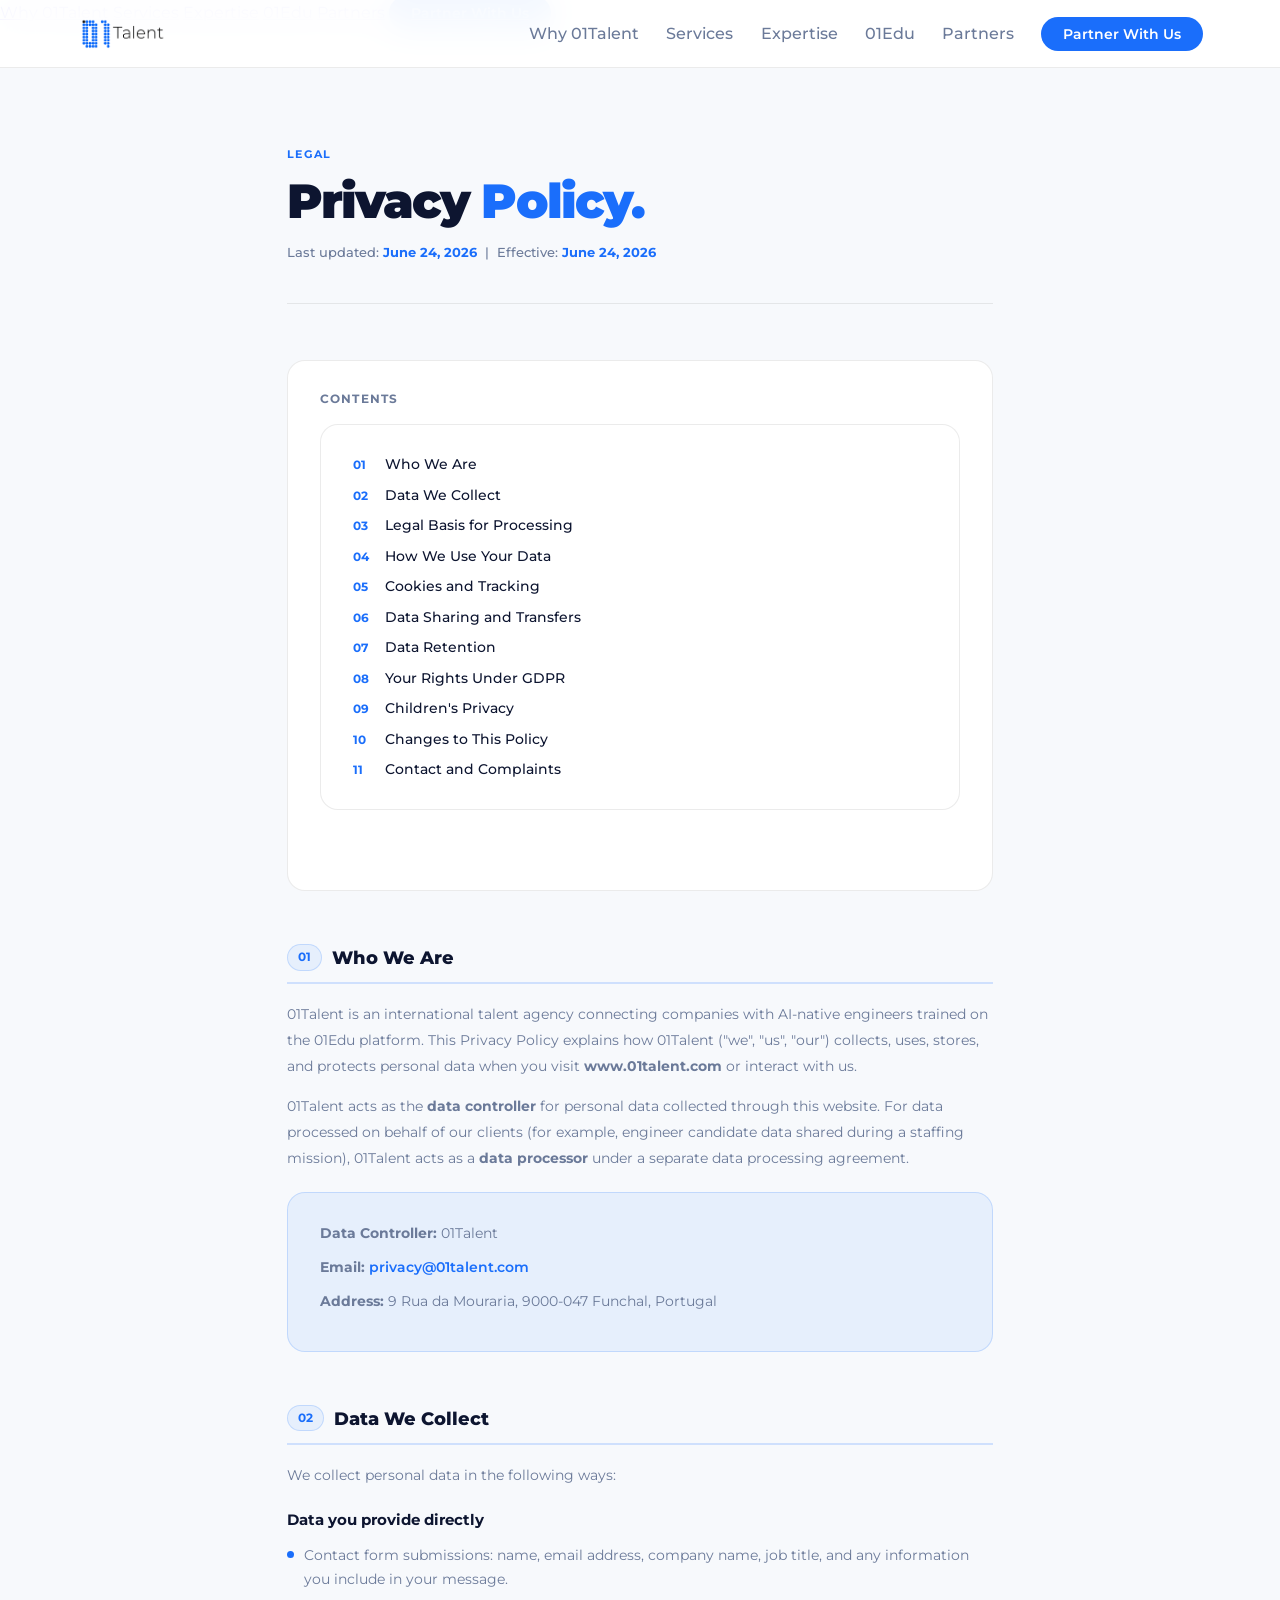
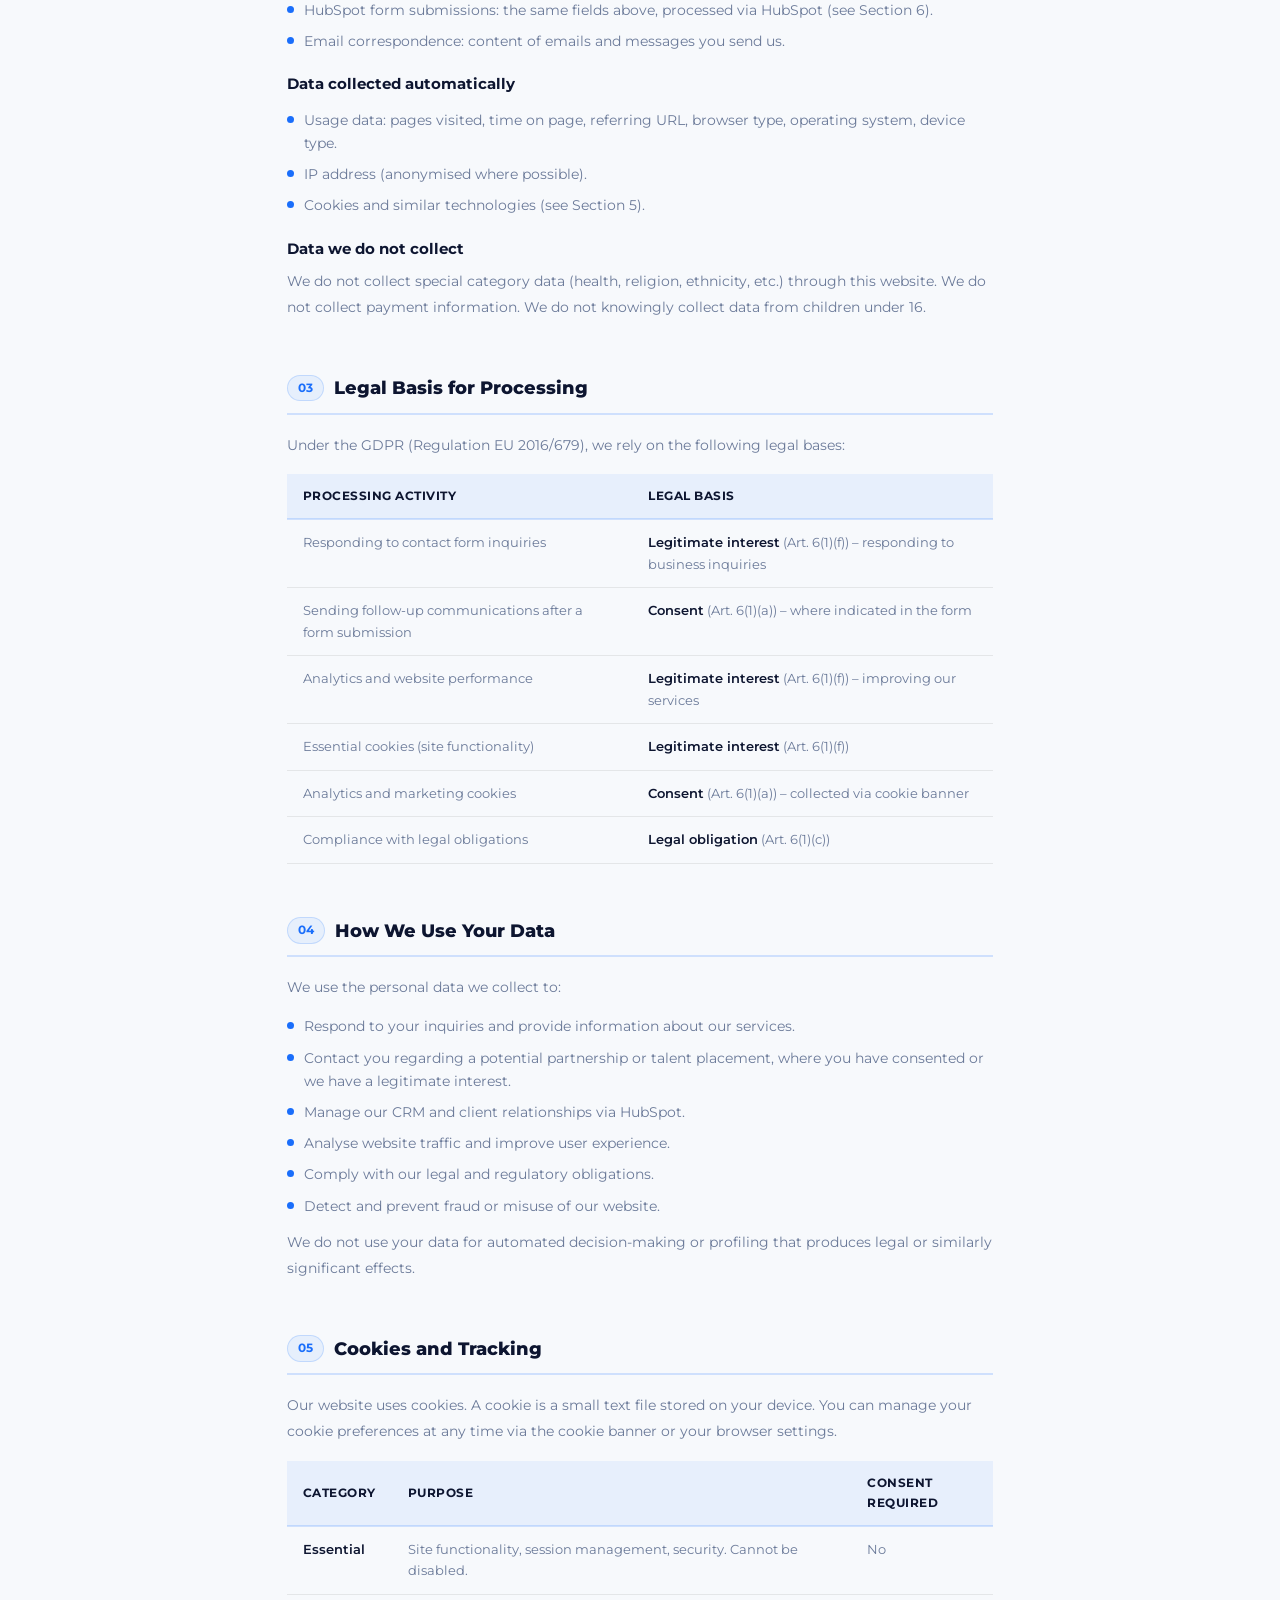
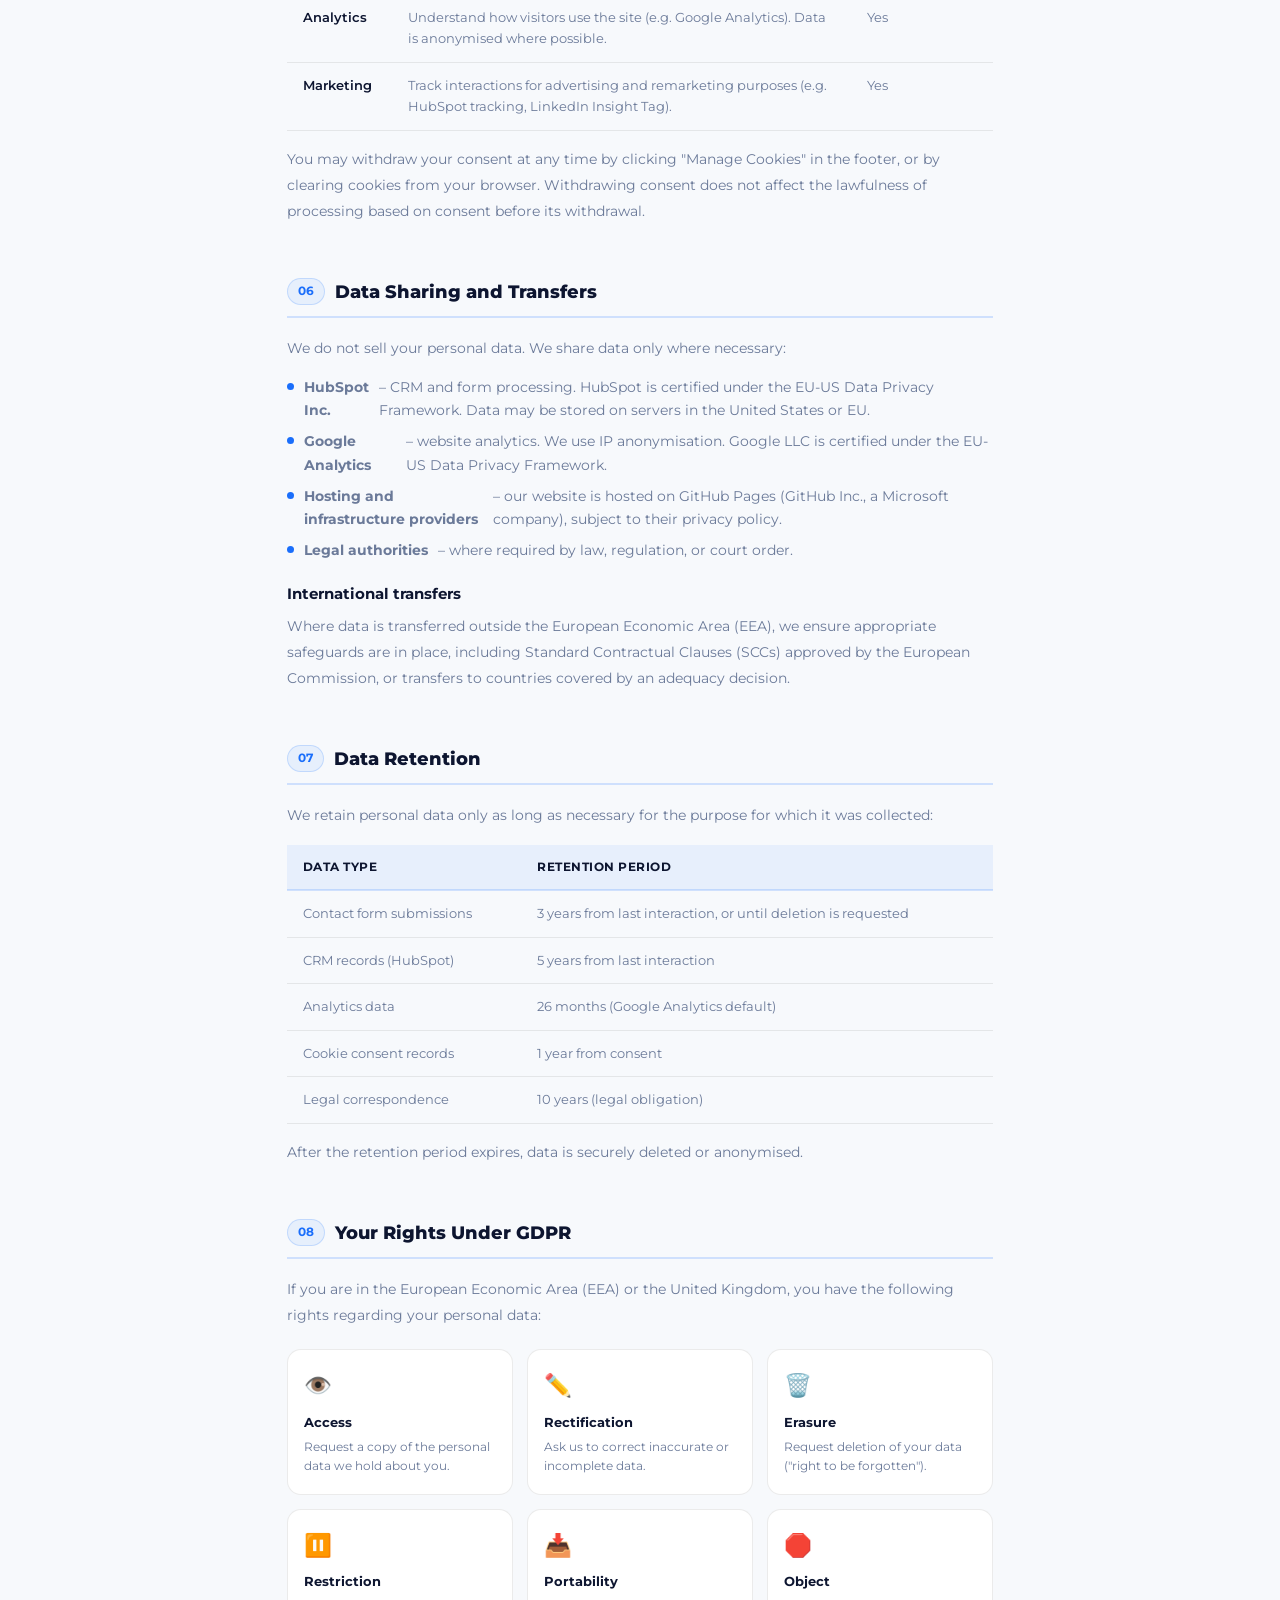
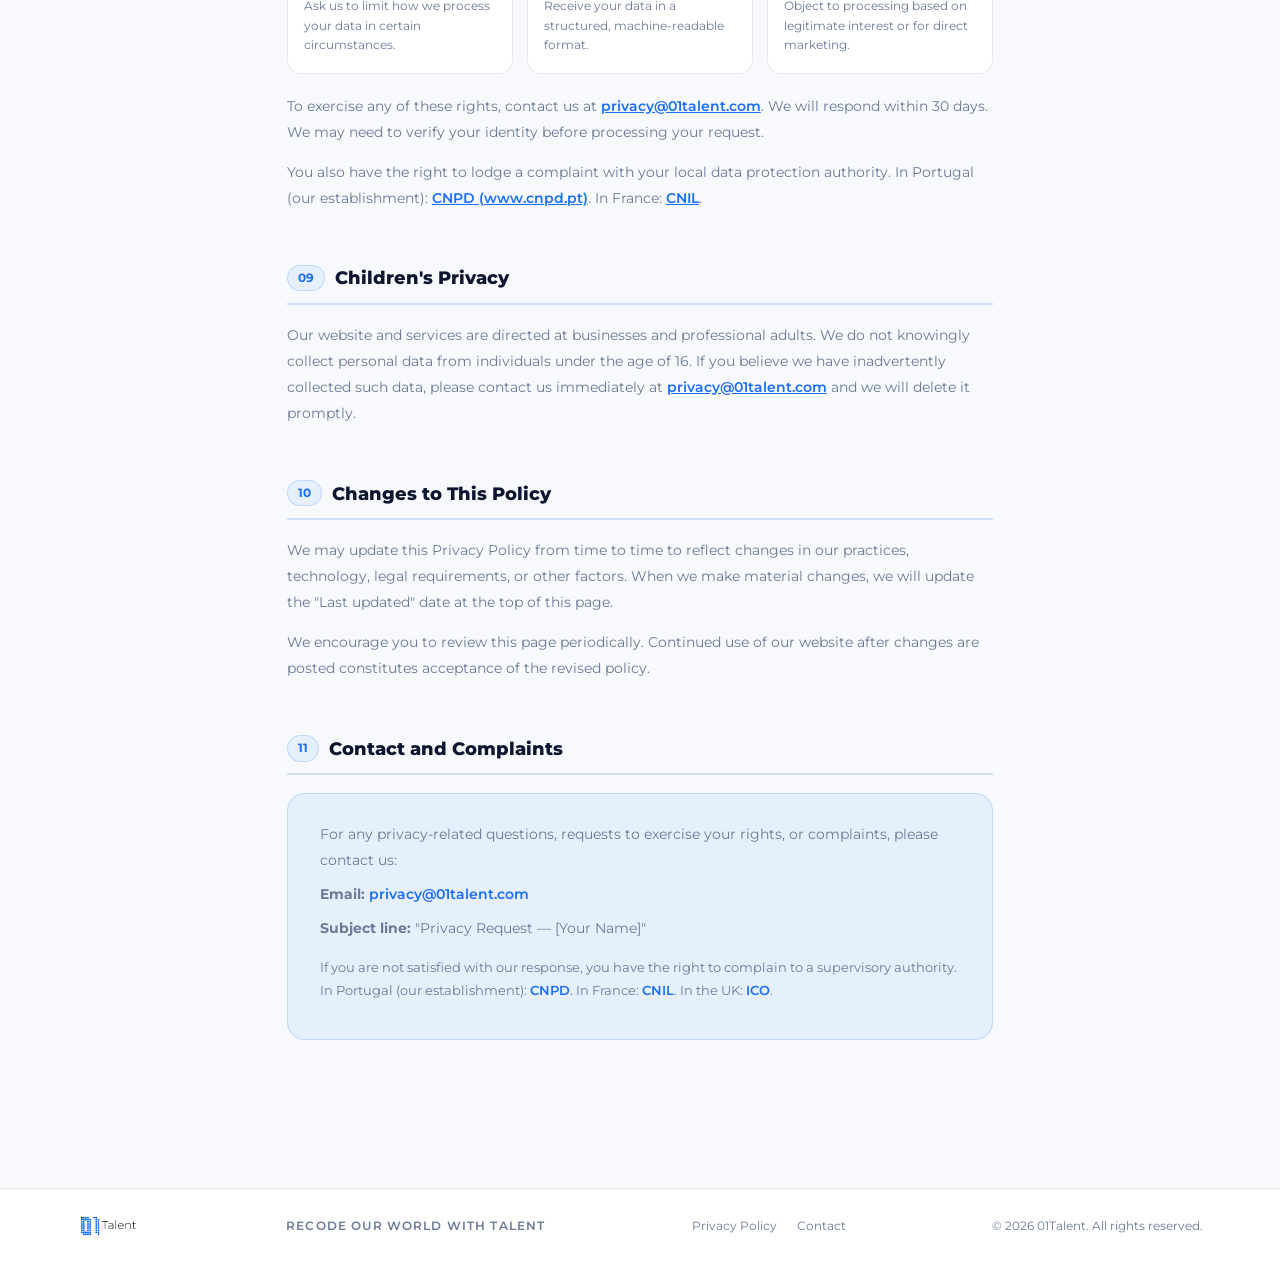
==== privacy-policy.html @ 85ca6f1b "feat(codebase): clean init" ====
<!doctype html>
<html lang="en">
  <head>
    <meta charset="UTF-8" />
    <meta name="viewport" content="width=device-width, initial-scale=1.0" />
    <title>Privacy Policy — 01Talent</title>
    <meta
      name="description"
      content="Privacy Policy and GDPR information for 01Talent. Learn how we collect, use, and protect your personal data."
    />
    <meta name="robots" content="index, follow" />
    <link rel="canonical" href="https://www.01talent.com/privacy-policy.html" />

    <link rel="icon" type="image/png" href="images/logo.png" />
    <link rel="shortcut icon" type="image/png" href="images/logo.png" />
    <link rel="apple-touch-icon" href="images/logo.png" />

    <link rel="preconnect" href="https://fonts.googleapis.com" />
    <link
      href="https://fonts.googleapis.com/css2?family=Montserrat:wght@300;400;500;600;700;800;900&display=swap"
      rel="stylesheet"
    />

    <!-- External CSS -->
    <link rel="stylesheet" href="css/main.css" />

    <!-- External JavaScript -->
    <script src="js/main.js" defer></script>
  </head>
  <body>
    <nav>
      <div class="logo">
        <a href="index.html" style="display: block; line-height: 0"
          ><img src="images/logo.png" alt="01Talent" data-no-lightbox
        /></a>
      </div>
      <ul>
        <li><a href="index.html#why">Why 01Talent</a></li>
        <li><a href="index.html#hire">Services</a></li>
        <li><a href="index.html#expertise">Expertise</a></li>
        <li><a href="index.html#platform">01Edu</a></li>
        <li><a href="index.html#partners">Partners</a></li>
        <li><a href="index.html#cta" class="nav-cta">Partner With Us</a></li>
      </ul>
      <button
        class="hamburger"
        id="hamburger"
        aria-label="Menu"
        aria-expanded="false"
      >
        <span></span><span></span><span></span>
      </button>
    </nav>

    <div class="mobile-menu" id="mobileMenu">
      <a href="index.html#why" class="mobile-link">Why 01Talent</a>
      <a href="index.html#hire" class="mobile-link">Services</a>
      <a href="index.html#expertise" class="mobile-link">Expertise</a>
      <a href="index.html#platform" class="mobile-link">01Edu</a>
      <a href="index.html#partners" class="mobile-link">Partners</a>
      <a href="index.html#cta" class="nav-cta mobile-link">Partner With Us</a>
    </div>

    <div class="page-wrap">
      <div class="pp-header">
        <div class="pp-label">Legal</div>
        <h1 class="pp-title">Privacy <em>Policy.</em></h1>
        <p class="pp-meta">
          Last updated: <span>June 24, 2026</span> &nbsp;|&nbsp; Effective:
          <span>June 24, 2026</span>
        </p>
      </div>

      <div class="pp-toc">
        <div class="pp-toc-title">Contents</div>
        <ol class="pp-toc">
          <li><a href="#s1">Who We Are</a></li>
          <li><a href="#s2">Data We Collect</a></li>
          <li><a href="#s3">Legal Basis for Processing</a></li>
          <li><a href="#s4">How We Use Your Data</a></li>
          <li><a href="#s5">Cookies and Tracking</a></li>
          <li><a href="#s6">Data Sharing and Transfers</a></li>
          <li><a href="#s7">Data Retention</a></li>
          <li><a href="#s8">Your Rights Under GDPR</a></li>
          <li><a href="#s9">Children's Privacy</a></li>
          <li><a href="#s10">Changes to This Policy</a></li>
          <li><a href="#s11">Contact and Complaints</a></li>
        </ol>
      </div>

      <div class="pp-section" id="s1">
        <div class="pp-section-title">
          <span class="pp-section-num">01</span> Who We Are
        </div>
        <p>
          01Talent is an international talent agency connecting companies with
          AI-native engineers trained on the 01Edu platform. This Privacy Policy
          explains how 01Talent ("we", "us", "our") collects, uses, stores, and
          protects personal data when you visit
          <strong>www.01talent.com</strong> or interact with us.
        </p>
        <p>
          01Talent acts as the <strong>data controller</strong> for personal
          data collected through this website. For data processed on behalf of
          our clients (for example, engineer candidate data shared during a
          staffing mission), 01Talent acts as a
          <strong>data processor</strong> under a separate data processing
          agreement.
        </p>
        <div class="contact-box" style="margin-top: 20px">
          <p><strong>Data Controller:</strong> 01Talent</p>
          <p>
            <strong>Email:</strong>
            <a href="mailto:privacy@01talent.com">privacy@01talent.com</a>
          </p>
          <p>
            <strong>Address:</strong> 9 Rua da Mouraria, 9000-047 Funchal,
            Portugal
          </p>
        </div>
      </div>

      <div class="pp-section" id="s2">
        <div class="pp-section-title">
          <span class="pp-section-num">02</span> Data We Collect
        </div>
        <p>We collect personal data in the following ways:</p>
        <h4>Data you provide directly</h4>
        <ul class="pp-list">
          <li>
            Contact form submissions: name, email address, company name, job
            title, and any information you include in your message.
          </li>
          <li>
            HubSpot form submissions: the same fields above, processed via
            HubSpot (see Section 6).
          </li>
          <li>
            Email correspondence: content of emails and messages you send us.
          </li>
        </ul>
        <h4>Data collected automatically</h4>
        <ul class="pp-list">
          <li>
            Usage data: pages visited, time on page, referring URL, browser
            type, operating system, device type.
          </li>
          <li>IP address (anonymised where possible).</li>
          <li>Cookies and similar technologies (see Section 5).</li>
        </ul>
        <h4>Data we do not collect</h4>
        <p>
          We do not collect special category data (health, religion, ethnicity,
          etc.) through this website. We do not collect payment information. We
          do not knowingly collect data from children under 16.
        </p>
      </div>

      <div class="pp-section" id="s3">
        <div class="pp-section-title">
          <span class="pp-section-num">03</span> Legal Basis for Processing
        </div>
        <p>
          Under the GDPR (Regulation EU 2016/679), we rely on the following
          legal bases:
        </p>
        <div class="pp-table-wrap">
          <table>
            <thead>
              <tr>
                <th>Processing Activity</th>
                <th>Legal Basis</th>
              </tr>
            </thead>
            <tbody>
              <tr>
                <td>Responding to contact form inquiries</td>
                <td>
                  <strong>Legitimate interest</strong> (Art. 6(1)(f)) –
                  responding to business inquiries
                </td>
              </tr>
              <tr>
                <td>
                  Sending follow-up communications after a form submission
                </td>
                <td>
                  <strong>Consent</strong> (Art. 6(1)(a)) – where indicated in
                  the form
                </td>
              </tr>
              <tr>
                <td>Analytics and website performance</td>
                <td>
                  <strong>Legitimate interest</strong> (Art. 6(1)(f)) –
                  improving our services
                </td>
              </tr>
              <tr>
                <td>Essential cookies (site functionality)</td>
                <td><strong>Legitimate interest</strong> (Art. 6(1)(f))</td>
              </tr>
              <tr>
                <td>Analytics and marketing cookies</td>
                <td>
                  <strong>Consent</strong> (Art. 6(1)(a)) – collected via cookie
                  banner
                </td>
              </tr>
              <tr>
                <td>Compliance with legal obligations</td>
                <td><strong>Legal obligation</strong> (Art. 6(1)(c))</td>
              </tr>
            </tbody>
          </table>
        </div>
      </div>

      <div class="pp-section" id="s4">
        <div class="pp-section-title">
          <span class="pp-section-num">04</span> How We Use Your Data
        </div>
        <p>We use the personal data we collect to:</p>
        <ul class="pp-list">
          <li>
            Respond to your inquiries and provide information about our
            services.
          </li>
          <li>
            Contact you regarding a potential partnership or talent placement,
            where you have consented or we have a legitimate interest.
          </li>
          <li>Manage our CRM and client relationships via HubSpot.</li>
          <li>Analyse website traffic and improve user experience.</li>
          <li>Comply with our legal and regulatory obligations.</li>
          <li>Detect and prevent fraud or misuse of our website.</li>
        </ul>
        <p>
          We do not use your data for automated decision-making or profiling
          that produces legal or similarly significant effects.
        </p>
      </div>

      <div class="pp-section" id="s5">
        <div class="pp-section-title">
          <span class="pp-section-num">05</span> Cookies and Tracking
        </div>
        <p>
          Our website uses cookies. A cookie is a small text file stored on your
          device. You can manage your cookie preferences at any time via the
          cookie banner or your browser settings.
        </p>
        <div class="pp-table-wrap">
          <table>
            <thead>
              <tr>
                <th>Category</th>
                <th>Purpose</th>
                <th>Consent Required</th>
              </tr>
            </thead>
            <tbody>
              <tr>
                <td><strong>Essential</strong></td>
                <td>
                  Site functionality, session management, security. Cannot be
                  disabled.
                </td>
                <td>No</td>
              </tr>
              <tr>
                <td><strong>Analytics</strong></td>
                <td>
                  Understand how visitors use the site (e.g. Google Analytics).
                  Data is anonymised where possible.
                </td>
                <td>Yes</td>
              </tr>
              <tr>
                <td><strong>Marketing</strong></td>
                <td>
                  Track interactions for advertising and remarketing purposes
                  (e.g. HubSpot tracking, LinkedIn Insight Tag).
                </td>
                <td>Yes</td>
              </tr>
            </tbody>
          </table>
        </div>
        <p>
          You may withdraw your consent at any time by clicking "Manage Cookies"
          in the footer, or by clearing cookies from your browser. Withdrawing
          consent does not affect the lawfulness of processing based on consent
          before its withdrawal.
        </p>
      </div>

      <div class="pp-section" id="s6">
        <div class="pp-section-title">
          <span class="pp-section-num">06</span> Data Sharing and Transfers
        </div>
        <p>
          We do not sell your personal data. We share data only where necessary:
        </p>
        <ul class="pp-list">
          <li>
            <strong>HubSpot Inc.</strong> – CRM and form processing. HubSpot is
            certified under the EU-US Data Privacy Framework. Data may be stored
            on servers in the United States or EU.
          </li>
          <li>
            <strong>Google Analytics</strong> – website analytics. We use IP
            anonymisation. Google LLC is certified under the EU-US Data Privacy
            Framework.
          </li>
          <li>
            <strong>Hosting and infrastructure providers</strong> – our website
            is hosted on GitHub Pages (GitHub Inc., a Microsoft company),
            subject to their privacy policy.
          </li>
          <li>
            <strong>Legal authorities</strong> – where required by law,
            regulation, or court order.
          </li>
        </ul>
        <h4>International transfers</h4>
        <p>
          Where data is transferred outside the European Economic Area (EEA), we
          ensure appropriate safeguards are in place, including Standard
          Contractual Clauses (SCCs) approved by the European Commission, or
          transfers to countries covered by an adequacy decision.
        </p>
      </div>

      <div class="pp-section" id="s7">
        <div class="pp-section-title">
          <span class="pp-section-num">07</span> Data Retention
        </div>
        <p>
          We retain personal data only as long as necessary for the purpose for
          which it was collected:
        </p>
        <div class="pp-table-wrap">
          <table>
            <thead>
              <tr>
                <th>Data Type</th>
                <th>Retention Period</th>
              </tr>
            </thead>
            <tbody>
              <tr>
                <td>Contact form submissions</td>
                <td>
                  3 years from last interaction, or until deletion is requested
                </td>
              </tr>
              <tr>
                <td>CRM records (HubSpot)</td>
                <td>5 years from last interaction</td>
              </tr>
              <tr>
                <td>Analytics data</td>
                <td>26 months (Google Analytics default)</td>
              </tr>
              <tr>
                <td>Cookie consent records</td>
                <td>1 year from consent</td>
              </tr>
              <tr>
                <td>Legal correspondence</td>
                <td>10 years (legal obligation)</td>
              </tr>
            </tbody>
          </table>
        </div>
        <p>
          After the retention period expires, data is securely deleted or
          anonymised.
        </p>
      </div>

      <div class="pp-section" id="s8">
        <div class="pp-section-title">
          <span class="pp-section-num">08</span> Your Rights Under GDPR
        </div>
        <p>
          If you are in the European Economic Area (EEA) or the United Kingdom,
          you have the following rights regarding your personal data:
        </p>
        <div class="rights-grid">
          <div class="right-card">
            <div class="right-card-icon">👁️</div>
            <div class="right-card-title">Access</div>
            <div class="right-card-desc">
              Request a copy of the personal data we hold about you.
            </div>
          </div>
          <div class="right-card">
            <div class="right-card-icon">✏️</div>
            <div class="right-card-title">Rectification</div>
            <div class="right-card-desc">
              Ask us to correct inaccurate or incomplete data.
            </div>
          </div>
          <div class="right-card">
            <div class="right-card-icon">🗑️</div>
            <div class="right-card-title">Erasure</div>
            <div class="right-card-desc">
              Request deletion of your data ("right to be forgotten").
            </div>
          </div>
          <div class="right-card">
            <div class="right-card-icon">⏸️</div>
            <div class="right-card-title">Restriction</div>
            <div class="right-card-desc">
              Ask us to limit how we process your data in certain circumstances.
            </div>
          </div>
          <div class="right-card">
            <div class="right-card-icon">📥</div>
            <div class="right-card-title">Portability</div>
            <div class="right-card-desc">
              Receive your data in a structured, machine-readable format.
            </div>
          </div>
          <div class="right-card">
            <div class="right-card-icon">🛑</div>
            <div class="right-card-title">Object</div>
            <div class="right-card-desc">
              Object to processing based on legitimate interest or for direct
              marketing.
            </div>
          </div>
        </div>
        <p style="margin-top: 20px">
          To exercise any of these rights, contact us at
          <a
            href="mailto:privacy@01talent.com"
            style="color: var(--blue); font-weight: 600"
            >privacy@01talent.com</a
          >. We will respond within 30 days. We may need to verify your identity
          before processing your request.
        </p>
        <p>
          You also have the right to lodge a complaint with your local data
          protection authority. In Portugal (our establishment):
          <a
            href="https://www.cnpd.pt"
            target="_blank"
            rel="noopener"
            style="color: var(--blue); font-weight: 600"
            >CNPD (www.cnpd.pt)</a
          >. In France:
          <a
            href="https://www.cnil.fr"
            target="_blank"
            rel="noopener"
            style="color: var(--blue); font-weight: 600"
            >CNIL</a
          >.
        </p>
      </div>

      <div class="pp-section" id="s9">
        <div class="pp-section-title">
          <span class="pp-section-num">09</span> Children's Privacy
        </div>
        <p>
          Our website and services are directed at businesses and professional
          adults. We do not knowingly collect personal data from individuals
          under the age of 16. If you believe we have inadvertently collected
          such data, please contact us immediately at
          <a
            href="mailto:privacy@01talent.com"
            style="color: var(--blue); font-weight: 600"
            >privacy@01talent.com</a
          >
          and we will delete it promptly.
        </p>
      </div>

      <div class="pp-section" id="s10">
        <div class="pp-section-title">
          <span class="pp-section-num">10</span> Changes to This Policy
        </div>
        <p>
          We may update this Privacy Policy from time to time to reflect changes
          in our practices, technology, legal requirements, or other factors.
          When we make material changes, we will update the "Last updated" date
          at the top of this page.
        </p>
        <p>
          We encourage you to review this page periodically. Continued use of
          our website after changes are posted constitutes acceptance of the
          revised policy.
        </p>
      </div>

      <div class="pp-section" id="s11">
        <div class="pp-section-title">
          <span class="pp-section-num">11</span> Contact and Complaints
        </div>
        <div class="contact-box">
          <p>
            For any privacy-related questions, requests to exercise your rights,
            or complaints, please contact us:
          </p>
          <p>
            <strong>Email:</strong>
            <a href="mailto:privacy@01talent.com">privacy@01talent.com</a>
          </p>
          <p><strong>Subject line:</strong> "Privacy Request — [Your Name]"</p>
          <p style="margin-top: 14px; font-size: 0.82rem">
            If you are not satisfied with our response, you have the right to
            complain to a supervisory authority. In Portugal (our
            establishment):
            <a href="https://www.cnpd.pt" target="_blank" rel="noopener">CNPD</a
            >. In France:
            <a href="https://www.cnil.fr" target="_blank" rel="noopener">CNIL</a
            >. In the UK:
            <a href="https://ico.org.uk" target="_blank" rel="noopener">ICO</a>.
          </p>
        </div>
      </div>
    </div>

    <footer>
      <img src="images/logo.png" alt="01Talent" data-no-lightbox />
      <div class="footer-tagline">Recode Our World With Talent</div>
      <div class="footer-links">
        <a href="privacy-policy.html">Privacy Policy</a>
        <a href="index.html#cta">Contact</a>
      </div>
      <div class="copy">© 2026 01Talent. All rights reserved.</div>
    </footer>
  </body>
</html>
---- css/main.css ----
/* * File: css/main.css
 * Context: Global stylesheet for 01Talent website. 
 * Combines styles for index.html and privacy-policy.html to ensure consistent branding,
 * navigation, typography, and responsive breakpoints across the site.
 */

*,
*::before,
*::after {
  box-sizing: border-box;
  margin: 0;
  padding: 0;
}
html {
  scroll-behavior: smooth;
  background: #ffffff;
  overscroll-behavior-y: none;
}
:root {
  --blue: #1a6efb;
  --blue-light: #4a8ff5;
  --blue-faint: rgba(26, 110, 251, 0.07);
  --blue-border: rgba(26, 110, 251, 0.18);
  --bg: #f7f9fc;
  --bg2: #ffffff;
  --bg3: #edf1f8;
  --border: rgba(0, 0, 0, 0.08);
  --text: #0d1530;
  --muted: #6b7a99;
}
body {
  font-family: "Montserrat", sans-serif;
  background: var(--bg);
  color: var(--text);
  overflow-x: hidden;
  line-height: 1.6;
}

/* Enables <picture> wrapper to not break flexbox parent/child layout rules */
picture {
  display: contents;
}

/* ==========================================================================
   NAVIGATION
   ========================================================================== */
nav {
  position: fixed;
  top: 0;
  left: 0;
  right: 0;
  z-index: 100;
  padding: 0 6vw;
  height: 68px;
  display: flex;
  align-items: center;
  justify-content: space-between;
  background: rgba(255, 255, 255, 0.95);
  backdrop-filter: blur(16px);
  border-bottom: 1px solid var(--border);
}
.logo img {
  height: 38px;
  width: auto;
  display: block;
}
nav ul {
  list-style: none;
  display: flex;
  gap: 1.7rem;
}
.hamburger {
  display: none;
}
nav ul a {
  text-decoration: none;
  color: var(--muted);
  font-size: 0.98rem;
  font-weight: 500;
  transition: color 0.2s;
}
nav ul a:hover {
  color: var(--text);
}
.nav-cta {
  background: var(--blue);
  color: #fff !important;
  padding: 9px 22px;
  border-radius: 100px;
  font-weight: 600 !important;
  font-size: 0.85rem !important;
  transition:
    background 0.2s,
    transform 0.2s !important;
}
.nav-cta:hover {
  background: var(--blue-light) !important;
  transform: translateY(-1px);
}

/* ==========================================================================
   BUTTONS
   ========================================================================== */
.btn-primary {
  background: var(--blue);
  color: #fff;
  padding: 13px 28px;
  border-radius: 100px;
  text-decoration: none;
  font-weight: 600;
  font-size: 0.9rem;
  transition: all 0.25s;
  display: inline-flex;
  align-items: center;
  gap: 8px;
}
.btn-primary:hover {
  background: var(--blue-light);
  transform: translateY(-2px);
  box-shadow: 0 10px 28px rgba(26, 110, 251, 0.25);
}
.btn-ghost {
  background: transparent;
  border: 1.5px solid var(--border);
  color: var(--text);
  padding: 13px 28px;
  border-radius: 100px;
  text-decoration: none;
  font-weight: 500;
  font-size: 0.9rem;
  transition: all 0.25s;
}
.btn-ghost:hover {
  border-color: rgba(0, 0, 0, 0.2);
  background: var(--bg3);
}

/* ==========================================================================
   GLOBAL SECTION TYPOGRAPHY & LAYOUT
   ========================================================================== */
section {
  padding: 96px 6vw;
}
.section-label {
  font-size: 0.7rem;
  font-weight: 700;
  letter-spacing: 0.14em;
  text-transform: uppercase;
  color: var(--blue);
  margin-bottom: 12px;
}
h2 {
  font-size: clamp(1.9rem, 3.5vw, 2.8rem);
  font-weight: 800;
  letter-spacing: -0.03em;
  color: var(--text);
  line-height: 1.1;
}
h2 em {
  font-style: normal;
  color: var(--blue);
}
.section-sub {
  margin-top: 14px;
  color: var(--muted);
  max-width: min(580px, 100%);
  font-size: 0.92rem;
  line-height: 1.7;
}

/* Cards */
.card {
  background: var(--bg2);
  border: 1px solid var(--border);
  border-radius: 18px;
  padding: 32px 28px;
  transition:
    transform 0.3s,
    box-shadow 0.3s,
    border-color 0.3s;
}
.card:hover {
  transform: translateY(-5px);
  box-shadow: 0 12px 32px rgba(0, 0, 0, 0.07);
  border-color: var(--blue-border);
}
.card-title {
  font-size: 1rem;
  font-weight: 700;
  color: var(--text);
  margin-bottom: 8px;
}
.card-desc {
  color: var(--muted);
  font-size: 0.87rem;
  line-height: 1.65;
}

/* Animations */
@keyframes fadeUp {
  from {
    opacity: 0;
    transform: translateY(22px);
  }
  to {
    opacity: 1;
    transform: translateY(0);
  }
}
.reveal {
  opacity: 0;
  transform: translateY(26px);
  transition:
    opacity 0.7s ease,
    transform 0.7s ease;
}
.reveal.visible {
  opacity: 1;
  transform: translateY(0);
}

/* ==========================================================================
   HOMEPAGE SPECIFIC (HERO, WHY, BUILD, PROCESS, ETC.)
   ========================================================================== */
#hero {
  min-height: 100vh;
  padding: 0 6vw;
  display: flex;
  align-items: center;
  position: relative;
  overflow: hidden;
  background: var(--bg2);
}
.hero-grid {
  position: absolute;
  inset: 0;
  pointer-events: none;
  background-image:
    linear-gradient(rgba(26, 110, 251, 0.06) 1px, transparent 1px),
    linear-gradient(90deg, rgba(26, 110, 251, 0.06) 1px, transparent 1px);
  background-size: 56px 56px;
}
.hero-blob {
  position: absolute;
  pointer-events: none;
  width: 650px;
  height: 650px;
  background: radial-gradient(
    circle,
    rgba(26, 110, 251, 0.1) 0%,
    transparent 68%
  );
  top: -80px;
  right: -80px;
}
.marketplace-headline {
  font-size: clamp(1.8rem, 3.2vw, 3.6rem);
  font-weight: 900;
  line-height: 1.05;
  letter-spacing: -0.04em;
  color: var(--text);
  animation: fadeUp 0.7s 0.1s ease both;
  margin-bottom: 20px;
}
.marketplace-headline em {
  font-style: normal;
  color: var(--blue);
}
.hero-sub {
  margin-top: 22px;
  font-size: 1rem;
  color: var(--muted);
  max-width: 560px;
  line-height: 1.7;
  animation: fadeUp 0.7s 0.2s ease both;
}
.hero-actions {
  margin-top: 38px;
  display: flex;
  gap: 12px;
  flex-wrap: wrap;
  animation: fadeUp 0.7s 0.3s ease both;
}
.hero-stats {
  display: flex;
  gap: 48px;
  margin-top: 64px;
  flex-wrap: wrap;
  padding-top: 36px;
  border-top: 1px solid var(--border);
  animation: fadeUp 0.7s 0.4s ease both;
}
.stat-num {
  font-size: 2.2rem;
  font-weight: 800;
  color: var(--text);
  line-height: 1;
}
.stat-num span {
  color: var(--blue);
}
.stat-label {
  font-size: 0.78rem;
  color: var(--muted);
  margin-top: 4px;
  font-weight: 500;
}
.hero-photo-wrap {
  flex-shrink: 0;
  width: 560px;
}
.hero-photo-mobile {
  display: none;
}

/* Why Section */
#why {
  background: var(--bg);
}
.why-intro {
  display: flex;
  gap: 56px;
  align-items: center;
  flex-wrap: wrap;
  margin-bottom: 52px;
}
.why-intro-text {
  flex: 1;
  min-width: 280px;
}
.why-grid {
  display: grid;
  grid-template-columns: repeat(2, 1fr);
  gap: 20px;
  margin-top: 52px;
}
.why-grid .card-title {
  color: var(--blue);
}
.why-grid .card.card-highlight {
  grid-column: 1 / -1;
  background: var(--blue-faint);
  border-color: var(--blue-border);
  display: flex;
  align-items: center;
  gap: 24px;
}
.why-grid .card.card-highlight .why-num {
  margin-bottom: 0;
  flex-shrink: 0;
  font-size: 2.6rem;
}
.why-grid .card.card-highlight .why-card-text {
  flex: 1;
}
.why-num {
  font-size: 2rem;
  font-weight: 800;
  color: var(--blue);
  opacity: 0.15;
  margin-bottom: 12px;
  line-height: 1;
}

/* Services / Hire Section */
#hire {
  background: var(--bg2);
}
.hire-inner {
  display: grid;
  grid-template-columns: 1fr 1fr;
  gap: 72px;
  align-items: center;
  margin-top: 52px;
}
.hire-lead {
  font-size: 1rem;
  color: var(--muted);
  line-height: 1.75;
  margin-bottom: 36px;
}
.scenario-grid {
  display: flex;
  flex-direction: column;
  gap: 16px;
}
.scenario {
  background: var(--bg);
  border: 1px solid var(--border);
  border-radius: 16px;
  padding: 24px;
  display: flex;
  gap: 16px;
  align-items: flex-start;
  transition: border-color 0.3s;
}
.scenario:hover {
  border-color: var(--blue-border);
}
.scenario-dot {
  width: 10px;
  height: 10px;
  border-radius: 50%;
  background: var(--blue);
  flex-shrink: 0;
  margin-top: 5px;
}
.scenario-text strong {
  display: block;
  color: var(--blue);
  font-size: 0.92rem;
  font-weight: 700;
  margin-bottom: 4px;
}
.scenario-text span {
  color: var(--muted);
  font-size: 0.84rem;
  line-height: 1.6;
}

/* Centers / Locations */
#centers {
  background: var(--bg);
}
.centers-grid {
  display: grid;
  grid-template-columns: repeat(5, 1fr);
  gap: 16px;
  margin-top: 48px;
}
.center-card {
  background: var(--bg2);
  border: 1px solid var(--border);
  border-radius: 18px;
  padding: 28px 20px;
  text-align: center;
  transition:
    transform 0.3s,
    box-shadow 0.3s,
    border-color 0.3s;
  position: relative;
  overflow: hidden;
}
.center-card::after {
  content: "";
  position: absolute;
  bottom: 0;
  left: 0;
  right: 0;
  height: 3px;
  background: var(--blue);
  transform: scaleX(0);
  transform-origin: center;
  transition: transform 0.35s;
}
.center-card:hover {
  transform: translateY(-6px);
  box-shadow: 0 14px 36px rgba(0, 0, 0, 0.08);
  border-color: var(--blue-border);
}
.center-card:hover::after {
  transform: scaleX(1);
}
.center-flag {
  font-size: 2.4rem;
  margin-bottom: 14px;
  line-height: 1;
}
.center-name {
  font-size: 0.95rem;
  font-weight: 800;
  color: var(--text);
  margin-bottom: 4px;
}
.center-country {
  font-size: 0.78rem;
  font-weight: 500;
  color: var(--blue);
  text-transform: uppercase;
  letter-spacing: 0.08em;
  margin-bottom: 16px;
}
.center-stat {
  font-size: 0.82rem;
  color: var(--muted);
  font-weight: 500;
}
.center-stat span {
  font-size: 1.8rem;
  font-weight: 800;
  color: var(--text);
  display: block;
  line-height: 1;
  margin-bottom: 4px;
}
.centers-total {
  margin-top: 32px;
  text-align: center;
  font-size: 1rem;
  color: var(--muted);
  font-weight: 500;
  padding: 20px;
  background: var(--blue-faint);
  border: 1px solid var(--blue-border);
  border-radius: 14px;
}
.centers-total span {
  font-size: 1.6rem;
  font-weight: 800;
  color: var(--blue);
  margin-right: 8px;
}

/* Build / Platform */
#what-we-build {
  background: var(--bg2);
}
.build-mobile-img {
  display: none;
}
.build-inner,
.platform-inner {
  display: grid;
  grid-template-columns: 1fr 1fr;
  gap: 72px;
  align-items: center;
  margin-top: 52px;
}
.build-text p,
.platform-text p {
  color: var(--muted);
  font-size: 0.92rem;
  line-height: 1.75;
  margin-bottom: 16px;
}
.build-qualities {
  display: flex;
  flex-direction: column;
  gap: 20px;
  margin-top: 32px;
}
.quality-item {
  background: var(--bg);
  border: 1px solid var(--border);
  border-radius: 14px;
  padding: 22px 24px;
  border-left: 3px solid var(--blue);
}
.quality-item strong {
  display: block;
  color: var(--blue);
  font-size: 0.92rem;
  font-weight: 700;
  margin-bottom: 6px;
}
.quality-item span {
  color: var(--muted);
  font-size: 0.84rem;
  line-height: 1.6;
}

/* Process */
#process {
  background: var(--bg2);
}
.process-steps {
  display: grid;
  grid-template-columns: repeat(3, 1fr);
  gap: 0;
  margin-top: 52px;
  position: relative;
}
.process-steps::before {
  content: "";
  position: absolute;
  top: 29px;
  left: 22%;
  right: 22%;
  height: 2px;
  background: repeating-linear-gradient(
    90deg,
    var(--blue-border) 0,
    var(--blue-border) 8px,
    transparent 8px,
    transparent 16px
  );
}
.step {
  padding: 0 24px;
  text-align: center;
}
.step-num {
  width: 58px;
  height: 58px;
  background: var(--bg2);
  border: 2px solid var(--blue);
  border-radius: 50%;
  display: flex;
  align-items: center;
  justify-content: center;
  font-size: 1.1rem;
  font-weight: 800;
  color: var(--blue);
  margin: 0 auto 22px;
  position: relative;
  z-index: 1;
}
.step-title {
  font-size: 1rem;
  font-weight: 700;
  color: var(--text);
  margin-bottom: 10px;
}
.step-desc {
  color: var(--muted);
  font-size: 0.86rem;
  line-height: 1.65;
}
.mission-duration-badge {
  display: inline-block;
  margin-top: 14px;
  padding: 6px 16px;
  background: var(--blue-faint);
  border: 1px solid var(--blue-border);
  border-radius: 100px;
  color: var(--blue);
  font-size: 0.78rem;
  font-weight: 700;
}

/* Expertise & Method */
#expertise,
#methodology {
  background: var(--bg);
}
.expertise-grid,
.method-grid {
  display: grid;
  grid-template-columns: repeat(3, 1fr);
  gap: 18px;
  margin-top: 52px;
}
.exp-tag {
  display: inline-block;
  background: var(--blue-faint);
  border-radius: 100px;
  padding: 3px 12px;
  font-size: 0.7rem;
  font-weight: 700;
  color: var(--blue);
  margin-bottom: 12px;
  letter-spacing: 0.05em;
  text-transform: uppercase;
}
.method-card {
  background: var(--bg2);
  border: 1px solid var(--border);
  border-radius: 18px;
  padding: 32px 28px;
  position: relative;
  overflow: hidden;
  transition:
    transform 0.3s,
    box-shadow 0.3s,
    border-color 0.3s;
}
.method-card:hover {
  transform: translateY(-5px);
  box-shadow: 0 12px 32px rgba(0, 0, 0, 0.07);
  border-color: var(--blue-border);
}
.method-card::after {
  content: "";
  position: absolute;
  bottom: 0;
  left: 0;
  right: 0;
  height: 3px;
  background: var(--blue);
  transform: scaleX(0);
  transform-origin: left;
  transition: transform 0.35s;
}
.method-card:hover::after {
  transform: scaleX(1);
}
.method-step {
  font-size: 0.7rem;
  font-weight: 700;
  letter-spacing: 0.12em;
  text-transform: uppercase;
  color: var(--blue);
  margin-bottom: 12px;
}
.method-title {
  font-size: 1.1rem;
  font-weight: 700;
  color: var(--text);
  margin-bottom: 10px;
}
.method-desc {
  color: var(--muted);
  font-size: 0.87rem;
  line-height: 1.65;
}

/* Platform Info Box */
.alumni-box {
  background: var(--blue-faint);
  border: 1px solid var(--blue-border);
  border-radius: 18px;
  padding: 28px;
}
.alumni-label {
  font-size: 0.78rem;
  font-weight: 700;
  color: var(--text);
  margin-bottom: 6px;
}
.alumni-sublabel {
  font-size: 0.74rem;
  color: var(--muted);
  margin-bottom: 18px;
}
.alumni-logos {
  display: flex;
  flex-wrap: wrap;
  gap: 10px;
  margin-bottom: 16px;
}
.alumni-pill {
  background: var(--bg2);
  border: 1px solid var(--border);
  border-radius: 100px;
  padding: 6px 16px;
  font-size: 0.82rem;
  font-weight: 600;
  color: var(--text);
}
.edu-stat-row {
  display: flex;
  gap: 32px;
  margin-top: 28px;
  padding-top: 24px;
  border-top: 1px solid var(--blue-border);
}
.edu-stat-num {
  font-size: 2rem;
  font-weight: 800;
  color: var(--blue);
  line-height: 1;
}
.edu-stat-label {
  font-size: 0.75rem;
  color: var(--muted);
  margin-top: 4px;
  font-weight: 500;
}
.footnote {
  font-size: 0.72rem;
  color: var(--muted);
  margin-top: 12px;
  font-style: italic;
  line-height: 1.5;
}

/* Partners Marquee */
.partners-track-wrap {
  overflow: hidden;
  position: relative;
}
.partners-track-wrap::before,
.partners-track-wrap::after {
  content: "";
  position: absolute;
  top: 0;
  bottom: 0;
  width: 80px;
  z-index: 2;
  pointer-events: none;
}
.partners-track-wrap::before {
  left: 0;
  background: linear-gradient(90deg, var(--bg3), transparent);
}
.partners-track-wrap::after {
  right: 0;
  background: linear-gradient(-90deg, var(--bg3), transparent);
}
.partners-track {
  display: flex;
  align-items: center;
  gap: 32px;
  width: max-content;
  animation: partnerScroll 40s linear infinite;
  padding: 8px 0;
}
.partners-track:hover {
  animation-play-state: paused;
}
.partner-logo-item {
  flex-shrink: 0;
  height: 90px;
  display: flex;
  align-items: center;
  justify-content: center;
  overflow: hidden;
}
.partner-logo-item img {
  height: 100%;
  width: auto;
  max-width: 220px;
  object-fit: contain;
  object-position: center;
  opacity: 0.85;
  transition: opacity 0.3s;
}
.partner-logo-item img:hover {
  opacity: 1;
}
@keyframes partnerScroll {
  0% {
    transform: translateX(0);
  }
  100% {
    transform: translateX(-50%);
  }
}

/* Academies */
.academies-grid {
  display: flex;
  flex-wrap: wrap;
  justify-content: center;
  gap: 14px;
  margin-top: 40px;
}
.academy-card {
  flex: 0 0 calc(25% - 11px);
  background: var(--bg);
  border: 1px solid var(--border);
  border-radius: 14px;
  padding: 20px 16px;
  text-align: center;
  transition:
    transform 0.25s,
    border-color 0.25s,
    box-shadow 0.25s;
}
.academy-card:hover {
  transform: translateY(-4px);
  border-color: var(--blue-border);
  box-shadow: 0 8px 24px rgba(0, 0, 0, 0.06);
}
.academy-flag {
  font-size: 1.8rem;
  margin-bottom: 10px;
  line-height: 1;
}
.academy-name {
  font-size: 0.82rem;
  font-weight: 700;
  color: var(--text);
  margin-bottom: 4px;
  line-height: 1.3;
}
.academy-country {
  font-size: 0.72rem;
  font-weight: 500;
  color: var(--blue);
  text-transform: uppercase;
  letter-spacing: 0.07em;
}

/* News Carousel */
#news {
  background: var(--bg2);
}
.news-carousel {
  position: relative;
  margin-top: 48px;
}
.news-track-outer {
  overflow: hidden;
  position: relative;
  padding: 16px 4px;
  margin: -16px -4px;
}
.news-track-outer::after {
  content: "";
  position: absolute;
  top: 0;
  bottom: 0;
  right: 0;
  width: 80px;
  z-index: 2;
  pointer-events: none;
  background: linear-gradient(-90deg, var(--bg2), transparent);
}
.news-track {
  display: flex;
  gap: 28px;
  transition: transform 0.5s cubic-bezier(0.4, 0, 0.2, 1);
}
.news-card {
  flex: 0 0 480px;
  background: var(--bg);
  border: 1px solid var(--border);
  border-radius: 20px;
  overflow: hidden;
  transition:
    transform 0.3s,
    box-shadow 0.3s,
    border-color 0.3s;
  cursor: pointer;
}
.news-card:hover {
  transform: translateY(-6px);
  box-shadow: 0 16px 40px rgba(0, 0, 0, 0.1);
  border-color: var(--blue-border);
}
.news-card-img {
  width: 100%;
  height: 260px;
  object-fit: cover;
}
.news-card-body {
  padding: 28px;
}
.news-card-tag {
  font-size: 0.68rem;
  font-weight: 700;
  letter-spacing: 0.1em;
  text-transform: uppercase;
  color: var(--blue);
  margin-bottom: 10px;
}
.news-card-title {
  font-size: 1.05rem;
  font-weight: 700;
  color: var(--text);
  line-height: 1.35;
  margin-bottom: 10px;
}
.news-card-date {
  font-size: 0.75rem;
  color: var(--muted);
  margin-bottom: 12px;
}
.news-card-desc {
  font-size: 0.86rem;
  color: var(--muted);
  line-height: 1.65;
}
.news-nav-btn {
  position: absolute;
  top: 50%;
  transform: translateY(-50%);
  width: 48px;
  height: 48px;
  border-radius: 50%;
  background: var(--bg);
  border: 1.5px solid var(--border);
  display: flex;
  align-items: center;
  justify-content: center;
  cursor: pointer;
  transition: all 0.25s;
  color: var(--text);
  font-size: 1.2rem;
  z-index: 10;
  box-shadow: 0 4px 16px rgba(0, 0, 0, 0.12);
}
.news-nav-btn:hover {
  background: var(--blue);
  border-color: var(--blue);
  color: #fff;
}
.news-nav-btn.prev {
  left: -24px;
}
.news-nav-btn.next {
  right: -24px;
}

/* FAQ */
.faq-wrap {
  margin-top: 48px;
}
.faq-item {
  border: 1px solid var(--border);
  border-radius: 18px;
  margin-bottom: 10px;
  background: var(--bg2);
  overflow: hidden;
}
.faq-q {
  display: flex;
  align-items: center;
  justify-content: space-between;
  padding: 20px 24px;
  cursor: pointer;
  gap: 12px;
}
.faq-q span {
  font-size: 0.95rem;
  font-weight: 700;
  color: var(--text);
}
.faq-icon {
  flex-shrink: 0;
  width: 30px;
  height: 30px;
  border-radius: 50%;
  border: 1.5px solid var(--border);
  display: flex;
  align-items: center;
  justify-content: center;
  transition:
    background 0.2s,
    border-color 0.2s;
  font-size: 1.2rem;
  color: var(--muted);
  line-height: 1;
}
.faq-a {
  max-height: 0;
  overflow: hidden;
  transition:
    max-height 0.3s ease,
    padding 0.3s ease;
  padding: 0 24px;
}
.faq-a p {
  font-size: 0.88rem;
  color: var(--muted);
  line-height: 1.7;
  margin: 0;
  border-top: 1px solid var(--border);
  padding-top: 14px;
  padding-bottom: 18px;
}

/* Contact CTA / HubSpot Form */
#cta {
  background: var(--text);
  position: relative;
  overflow: hidden;
}
.cta-blob {
  position: absolute;
  pointer-events: none;
  width: 500px;
  height: 400px;
  background: radial-gradient(
    ellipse,
    rgba(26, 110, 251, 0.3) 0%,
    transparent 70%
  );
  top: 50%;
  left: 50%;
  transform: translate(-50%, -50%);
}
.cta-inner {
  position: relative;
  z-index: 2;
  display: grid;
  grid-template-columns: 1fr 1fr;
  gap: 72px;
  align-items: start;
}
#cta .section-label {
  color: rgba(255, 255, 255, 0.5);
}
#cta h2 {
  color: #fff;
  margin-bottom: 16px;
}
#cta .cta-desc {
  color: rgba(255, 255, 255, 0.6);
  font-size: 0.92rem;
  line-height: 1.7;
  margin-bottom: 28px;
}
.hs-form-wrap {
  background: #ffffff;
  border: 1px solid var(--border);
  border-radius: 20px;
  padding: 32px;
}
.hs-form-wrap .hs-form fieldset {
  max-width: 100% !important;
}
.hs-form-wrap .hs-form .hs-input {
  width: 100% !important;
  background: #f7f9fc;
  border: 1px solid var(--border);
  border-radius: 10px;
  padding: 11px 14px;
  font-size: 0.88rem;
  color: var(--text);
  font-family: "Montserrat", sans-serif;
  box-sizing: border-box;
}
.hs-form-wrap .hs-form label {
  font-size: 0.72rem;
  font-weight: 600;
  color: var(--muted);
  letter-spacing: 0.05em;
  text-transform: uppercase;
  display: block;
  margin-bottom: 6px;
}
.hs-form-wrap .hs-form .hs-form-field {
  margin-bottom: 14px;
}
.hs-form-wrap .hs-form .hs-button {
  background: var(--blue);
  color: #fff;
  border: none;
  padding: 13px 28px;
  border-radius: 100px;
  font-weight: 700;
  font-size: 0.9rem;
  font-family: "Montserrat", sans-serif;
  cursor: pointer;
  margin-top: 6px;
  width: 100%;
  transition: background 0.25s;
}
.hs-form-wrap .hs-form .hs-button:hover {
  background: var(--blue-light);
}

/* ==========================================================================
   PRIVACY POLICY SPECIFIC
   ========================================================================== */
.page-wrap {
  max-width: 860px;
  margin: 0 auto;
  padding: 120px 6vw 96px;
}
.pp-header {
  margin-bottom: 56px;
  padding-bottom: 40px;
  border-bottom: 1px solid var(--border);
}
.pp-label {
  font-size: 0.7rem;
  font-weight: 700;
  letter-spacing: 0.14em;
  text-transform: uppercase;
  color: var(--blue);
  margin-bottom: 12px;
}
.pp-title {
  font-size: clamp(2rem, 4vw, 3rem);
  font-weight: 900;
  letter-spacing: -0.04em;
  color: var(--text);
  line-height: 1.05;
  margin-bottom: 16px;
}
.pp-title em {
  font-style: normal;
  color: var(--blue);
}
.pp-meta {
  font-size: 0.82rem;
  color: var(--muted);
  font-weight: 500;
}
.pp-meta span {
  color: var(--blue);
  font-weight: 700;
}

.pp-toc {
  background: var(--bg2);
  border: 1px solid var(--border);
  border-radius: 18px;
  padding: 28px 32px;
  margin-bottom: 52px;
}
.pp-toc-title {
  font-size: 0.75rem;
  font-weight: 700;
  letter-spacing: 0.1em;
  text-transform: uppercase;
  color: var(--muted);
  margin-bottom: 16px;
}
.pp-toc ol {
  list-style: none;
  display: flex;
  flex-direction: column;
  gap: 8px;
  counter-reset: toc;
}
.pp-toc li {
  counter-increment: toc;
  display: flex;
  align-items: baseline;
  gap: 10px;
}
.pp-toc li::before {
  content: counter(toc, decimal-leading-zero);
  font-size: 0.72rem;
  font-weight: 700;
  color: var(--blue);
  flex-shrink: 0;
  width: 22px;
}
.pp-toc a {
  text-decoration: none;
  color: var(--text);
  font-size: 0.88rem;
  font-weight: 500;
  transition: color 0.2s;
}
.pp-toc a:hover {
  color: var(--blue);
}

.pp-section {
  margin-bottom: 52px;
}
.pp-section-title {
  font-size: 1.15rem;
  font-weight: 800;
  color: var(--text);
  margin-bottom: 18px;
  padding-bottom: 10px;
  border-bottom: 2px solid var(--blue-border);
  display: flex;
  align-items: center;
  gap: 10px;
}
.pp-section-num {
  font-size: 0.72rem;
  font-weight: 700;
  color: var(--blue);
  background: var(--blue-faint);
  border: 1px solid var(--blue-border);
  border-radius: 100px;
  padding: 3px 10px;
  flex-shrink: 0;
}
.pp-section p {
  font-size: 0.9rem;
  color: var(--muted);
  line-height: 1.8;
  margin-bottom: 14px;
}
.pp-section h4 {
  font-size: 0.92rem;
  font-weight: 700;
  color: var(--text);
  margin: 20px 0 8px;
}

.pp-table-wrap {
  overflow-x: auto;
  margin: 16px 0;
}
table {
  width: 100%;
  border-collapse: collapse;
  font-size: 0.84rem;
}
thead tr {
  background: var(--blue-faint);
}
th {
  text-align: left;
  padding: 12px 16px;
  font-weight: 700;
  color: var(--text);
  font-size: 0.78rem;
  letter-spacing: 0.04em;
  text-transform: uppercase;
  border-bottom: 2px solid var(--blue-border);
}
td {
  padding: 12px 16px;
  color: var(--muted);
  border-bottom: 1px solid var(--border);
  vertical-align: top;
  line-height: 1.6;
}
td strong {
  color: var(--text);
  font-weight: 600;
}

.pp-list {
  list-style: none;
  display: flex;
  flex-direction: column;
  gap: 8px;
  margin: 12px 0;
}
.pp-list li {
  display: flex;
  align-items: flex-start;
  gap: 10px;
  font-size: 0.88rem;
  color: var(--muted);
  line-height: 1.65;
}
.pp-list li::before {
  content: "";
  width: 7px;
  height: 7px;
  border-radius: 50%;
  background: var(--blue);
  flex-shrink: 0;
  margin-top: 7px;
}

.rights-grid {
  display: grid;
  grid-template-columns: repeat(3, 1fr);
  gap: 14px;
  margin: 20px 0;
}
.right-card {
  background: var(--bg2);
  border: 1px solid var(--border);
  border-radius: 14px;
  padding: 18px 16px;
}
.right-card-icon {
  font-size: 1.4rem;
  margin-bottom: 8px;
}
.right-card-title {
  font-size: 0.82rem;
  font-weight: 700;
  color: var(--text);
  margin-bottom: 4px;
}
.right-card-desc {
  font-size: 0.76rem;
  color: var(--muted);
  line-height: 1.6;
}
.contact-box {
  background: var(--blue-faint);
  border: 1px solid var(--blue-border);
  border-radius: 18px;
  padding: 28px 32px;
}
.contact-box p {
  font-size: 0.9rem;
  color: var(--muted);
  line-height: 1.8;
  margin-bottom: 8px;
}
.contact-box a {
  color: var(--blue);
  font-weight: 600;
  text-decoration: none;
}
.contact-box a:hover {
  text-decoration: underline;
}

.footer-links {
  display: flex;
  gap: 20px;
}
.footer-links a {
  font-size: 0.78rem;
  color: var(--muted);
  text-decoration: none;
  transition: color 0.2s;
}
.footer-links a:hover {
  color: var(--blue);
}

/* ==========================================================================
   FOOTER / COOKIE BANNER
   ========================================================================== */
footer {
  padding: 24px 6vw;
  background: var(--bg2);
  border-top: 1px solid var(--border);
  display: flex;
  justify-content: space-between;
  align-items: center;
  flex-wrap: wrap;
  gap: 12px;
}
footer img {
  height: 26px;
  width: auto;
}
.footer-tagline {
  font-size: 0.72rem;
  text-transform: uppercase;
  letter-spacing: 0.1em;
  color: var(--muted);
  font-weight: 600;
}
footer .copy {
  font-size: 0.78rem;
  color: var(--muted);
}

/* Lightbox */
.lightbox {
  display: none;
  position: fixed;
  inset: 0;
  z-index: 1000;
  background: rgba(0, 0, 0, 0.85);
  align-items: center;
  justify-content: center;
  backdrop-filter: blur(6px);
}
.lightbox.active {
  display: flex;
}
.lightbox-img {
  max-width: 90vw;
  max-height: 88vh;
  border-radius: 16px;
  box-shadow: 0 32px 80px rgba(0, 0, 0, 0.5);
  object-fit: contain;
}
.lightbox-close {
  position: absolute;
  top: 24px;
  right: 28px;
  width: 44px;
  height: 44px;
  border-radius: 50%;
  background: rgba(255, 255, 255, 0.12);
  border: none;
  color: #fff;
  font-size: 1.4rem;
  cursor: pointer;
  display: flex;
  align-items: center;
  justify-content: center;
  transition: background 0.2s;
}
.lightbox-close:hover {
  background: rgba(255, 255, 255, 0.25);
}

/* ==========================================================================
   RESPONSIVE DESIGN
   ========================================================================== */

/* Tablet (768px - 1100px) */
@media (max-width: 900px) {
  section {
    padding: 64px 5vw;
  }

  .hero-inner {
    flex-direction: column;
    gap: 24px;
    padding-top: 96px !important;
    padding-bottom: 56px !important;
    align-items: flex-start;
  }
  .hero-blob,
  .hero-photo-wrap {
    display: none;
  }
  .hero-photo-mobile {
    display: block;
    margin: 16px 0;
  }
  .hero-text {
    width: 100%;
  }
  .hero-stats {
    margin-top: 28px;
    padding-top: 24px;
    gap: 28px;
  }
  .hero-actions {
    margin-top: 24px;
    gap: 12px;
  }
  .marketplace-headline {
    font-size: clamp(2rem, 4vw, 3rem);
  }

  .build-inner,
  .hire-inner,
  .platform-inner,
  .cta-inner {
    grid-template-columns: 1fr 1fr;
    gap: 40px;
  }
  .why-intro {
    gap: 32px;
  }
  .why-grid {
    grid-template-columns: 1fr 1fr;
    gap: 16px;
  }
  .centers-grid {
    grid-template-columns: repeat(3, 1fr);
    gap: 12px;
  }
  .center-card {
    padding: 22px 14px;
  }
  .academies-grid {
    gap: 10px;
  }
  .academy-card {
    flex: 0 0 calc(33.333% - 7px);
  }
  .method-grid,
  .expertise-grid {
    grid-template-columns: 1fr 1fr;
    gap: 16px;
  }

  .process-steps {
    grid-template-columns: 1fr;
    gap: 28px;
  }
  .process-steps::before {
    display: none;
  }
  .step {
    text-align: center;
    padding: 0;
  }
  .step-num {
    margin: 0 auto 16px;
  }

  .news-card {
    flex: 0 0 360px;
  }
  .news-carousel {
    padding: 0 32px;
  }
  .news-nav-btn.prev {
    left: 0;
  }
  .news-nav-btn.next {
    right: 0;
  }

  .build-img {
    height: 340px !important;
  }
  .method-img {
    height: 260px !important;
  }
  #why img {
    width: 100%;
    max-width: 320px;
    height: 260px !important;
  }
  #platform .btn-primary {
    font-size: 0.9rem;
    padding: 13px 24px;
  }
  .faq-wrap {
    margin-top: 36px;
  }

  /* Mobile Nav */
  nav ul {
    display: none;
  }
  .hamburger {
    display: flex;
    flex-direction: column;
    justify-content: center;
    gap: 5px;
    width: 40px;
    height: 40px;
    background: none;
    border: none;
    cursor: pointer;
    padding: 4px;
  }
  .hamburger span {
    display: block;
    height: 2px;
    width: 24px;
    background: var(--text);
    border-radius: 2px;
    transition: all 0.25s;
  }
  .hamburger.open span:nth-child(1) {
    transform: translateY(7px) rotate(45deg);
  }
  .hamburger.open span:nth-child(2) {
    opacity: 0;
  }
  .hamburger.open span:nth-child(3) {
    transform: translateY(-7px) rotate(-45deg);
  }

  .mobile-menu {
    display: none;
    position: fixed;
    top: 68px;
    left: 0;
    right: 0;
    background: rgba(255, 255, 255, 0.98);
    backdrop-filter: blur(16px);
    border-bottom: 1px solid var(--border);
    z-index: 99;
    padding: 16px 6vw 24px;
    flex-direction: column;
    gap: 4px;
  }
  .mobile-menu.open {
    display: flex;
  }
  .mobile-menu a {
    color: var(--muted);
    text-decoration: none;
    font-size: 0.95rem;
    font-weight: 500;
    padding: 12px 0;
    border-bottom: 1px solid var(--border);
    transition: color 0.2s;
  }
  .mobile-menu a:last-child {
    border-bottom: none;
  }
  .mobile-menu a:hover {
    color: var(--text);
  }
  .mobile-menu .nav-cta {
    background: var(--blue);
    color: #fff !important;
    padding: 12px 22px;
    border-radius: 100px;
    text-align: center;
    margin-top: 8px;
    border-bottom: none;
  }

  /* Privacy Policy Mobile Fixes */
  .page-wrap {
    padding-top: 96px;
  }
  .rights-grid {
    grid-template-columns: 1fr 1fr;
  }
  .pp-toc {
    padding: 20px 22px;
  }
  footer {
    flex-direction: column;
    align-items: flex-start;
    gap: 10px;
  }
}

/* Mobile (<= 560px) */
@media (max-width: 560px) {
  section {
    padding: 32px 5vw;
  }
  .hero-inner {
    padding-top: 84px !important;
    padding-bottom: 40px !important;
    gap: 12px;
  }
  .marketplace-headline {
    font-size: clamp(1.6rem, 7vw, 2.4rem);
  }
  .hero-photo-mobile img {
    height: 200px !important;
  }
  .hero-stats {
    gap: 14px;
  }
  .hero-actions {
    flex-direction: column;
    align-items: stretch;
  }
  .btn-primary,
  .btn-ghost {
    width: 100%;
    justify-content: center;
  }
  .stat-num {
    font-size: 1.8rem;
  }

  .build-inner,
  .hire-inner,
  .platform-inner,
  .cta-inner {
    grid-template-columns: 1fr;
    gap: 28px;
  }
  .why-grid {
    grid-template-columns: 1fr;
  }
  .why-grid .card.card-highlight {
    flex-direction: column;
    align-items: flex-start;
    gap: 8px;
  }
  .method-grid,
  .expertise-grid {
    grid-template-columns: 1fr;
  }
  .expertise-grid {
    margin-top: 20px;
  }
  .card {
    padding: 20px 16px;
  }

  .centers-grid {
    grid-template-columns: repeat(2, 1fr);
    gap: 8px;
  }
  .center-card {
    padding: 16px 10px;
  }
  .center-flag {
    font-size: 1.8rem;
    margin-bottom: 8px;
  }
  .center-name {
    font-size: 0.82rem;
  }
  .center-country {
    font-size: 0.68rem;
    margin-bottom: 8px;
  }
  .center-stat span {
    font-size: 1.2rem;
  }
  .center-stat {
    font-size: 0.74rem;
  }

  .academies-grid {
    gap: 8px;
  }
  .academy-card {
    flex: 0 0 calc(50% - 4px);
    padding: 14px 10px;
  }
  .academy-flag {
    font-size: 1.4rem;
    margin-bottom: 6px;
  }
  .academy-name {
    font-size: 0.76rem;
  }
  .academy-country {
    font-size: 0.66rem;
  }

  .build-mobile-img img {
    height: 180px !important;
  }
  .process-steps {
    gap: 20px;
  }
  .mission-duration-badge {
    display: block;
    margin: 12px auto 0;
  }
  .edu-stat-row {
    flex-wrap: wrap;
    gap: 16px;
  }
  .news-card {
    flex: 0 0 calc(100vw - 10vw - 64px);
  }
  .partner-logo-item {
    height: 44px;
  }
  .build-img {
    display: none;
  }
  .build-mobile-img {
    display: block;
    margin: 12px 0 16px;
  }
  .method-img {
    height: 200px !important;
  }
  #why img {
    height: 260px !important;
  }
  #platform .btn-primary {
    font-size: 0.88rem;
    padding: 12px 20px;
    width: 100%;
    justify-content: center;
  }

  .faq-wrap {
    margin-top: 28px;
  }
  .faq-q span {
    font-size: 0.85rem;
  }
  .faq-q {
    padding: 16px 18px;
  }
  .faq-a {
    padding: 0 18px;
  }

  /* Privacy Policy Mobile Fixes */
  .page-wrap {
    padding: 88px 5vw 64px;
  }
  .rights-grid {
    grid-template-columns: 1fr;
  }
  .pp-toc ol {
    gap: 10px;
  }
  th,
  td {
    padding: 10px 12px;
  }
  .contact-box {
    padding: 20px 20px;
  }
  footer {
    gap: 8px;
  }
  .footer-links {
    flex-wrap: wrap;
    gap: 12px;
  }
}

/* Very Small (<= 380px) */
@media (max-width: 380px) {
  section {
    padding: 24px 4vw;
  }
  .hero-inner {
    padding-top: 80px !important;
  }
  .card,
  .scenario {
    padding: 14px;
  }
  .center-card {
    padding: 14px 8px;
  }
  .academy-card {
    flex: 0 0 calc(50% - 4px);
    padding: 12px 8px;
  }
  .faq-q span {
    font-size: 0.82rem;
  }
  .faq-icon {
    width: 26px;
    height: 26px;
    font-size: 1rem;
  }
}

/* Desktop Only Helpers */
@media (min-width: 900px) {
  .hero-photo-mobile,
  .build-mobile-img {
    display: none;
  }
}
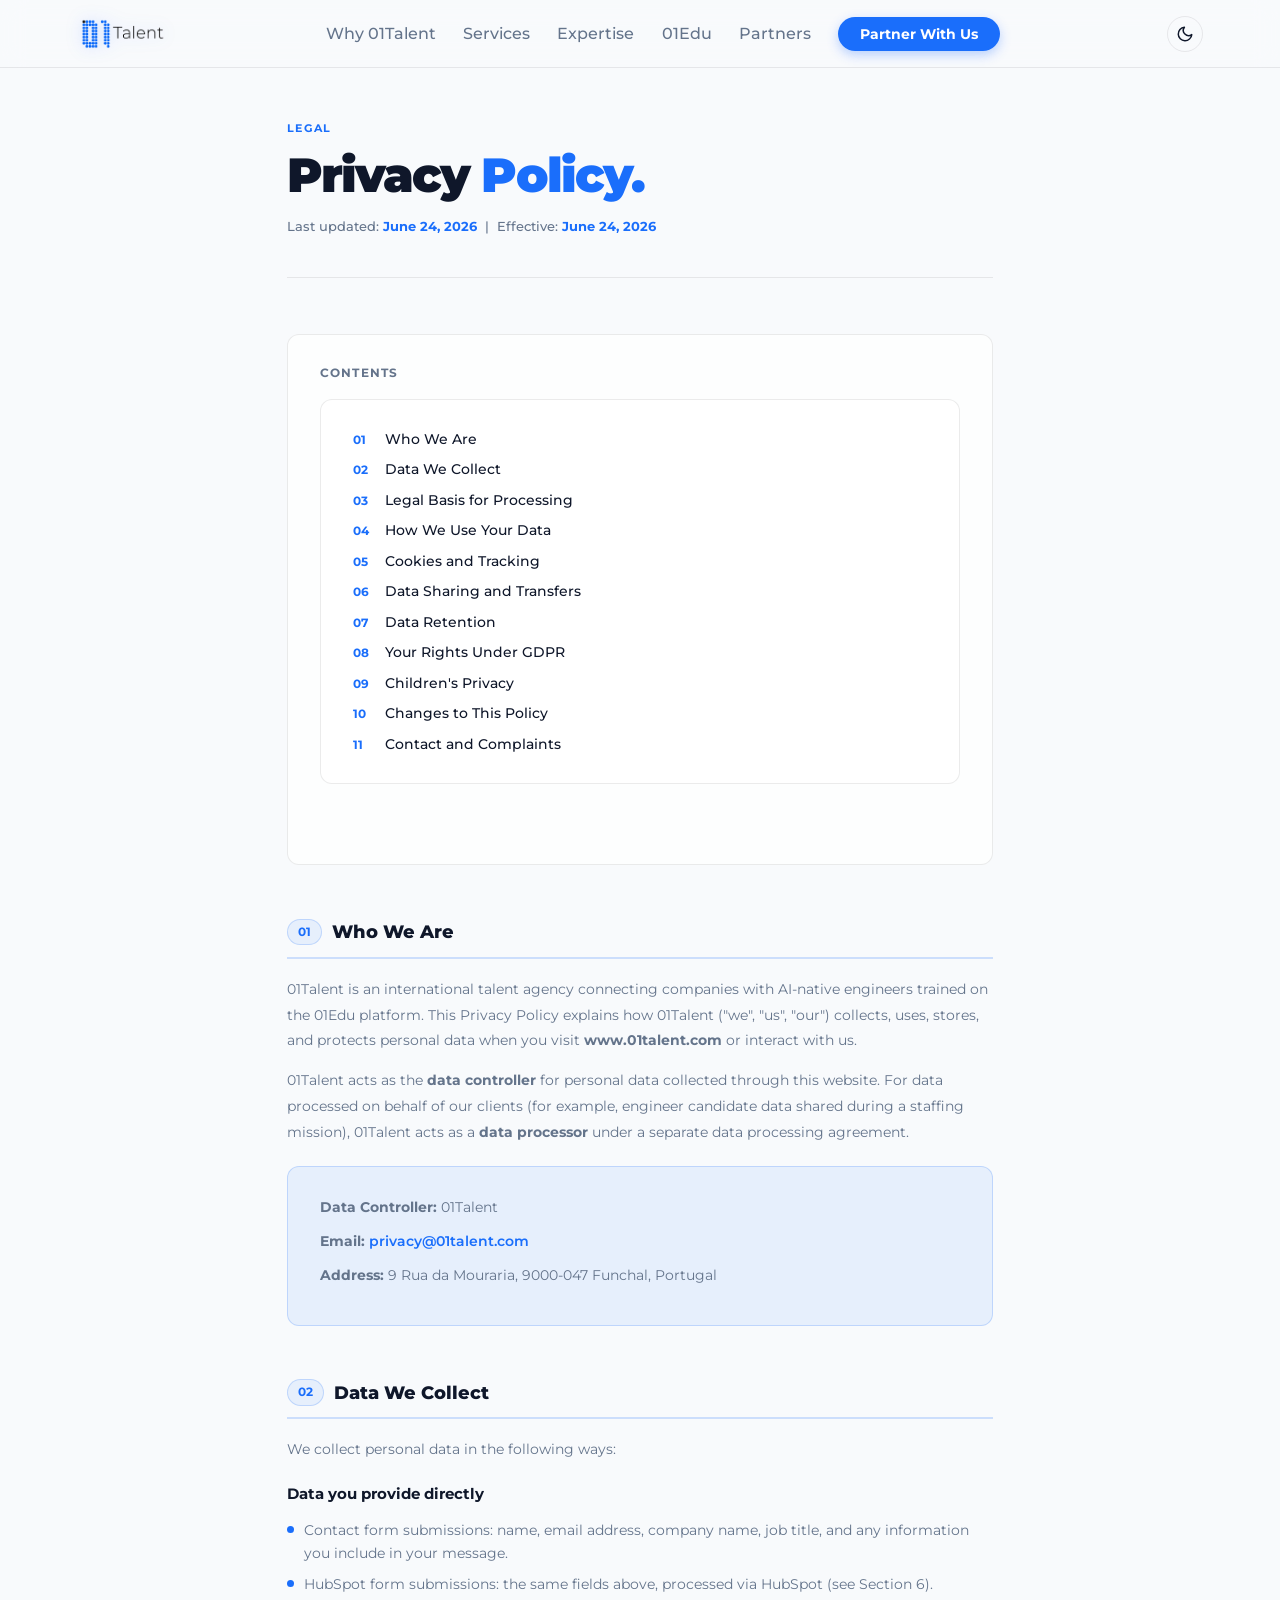
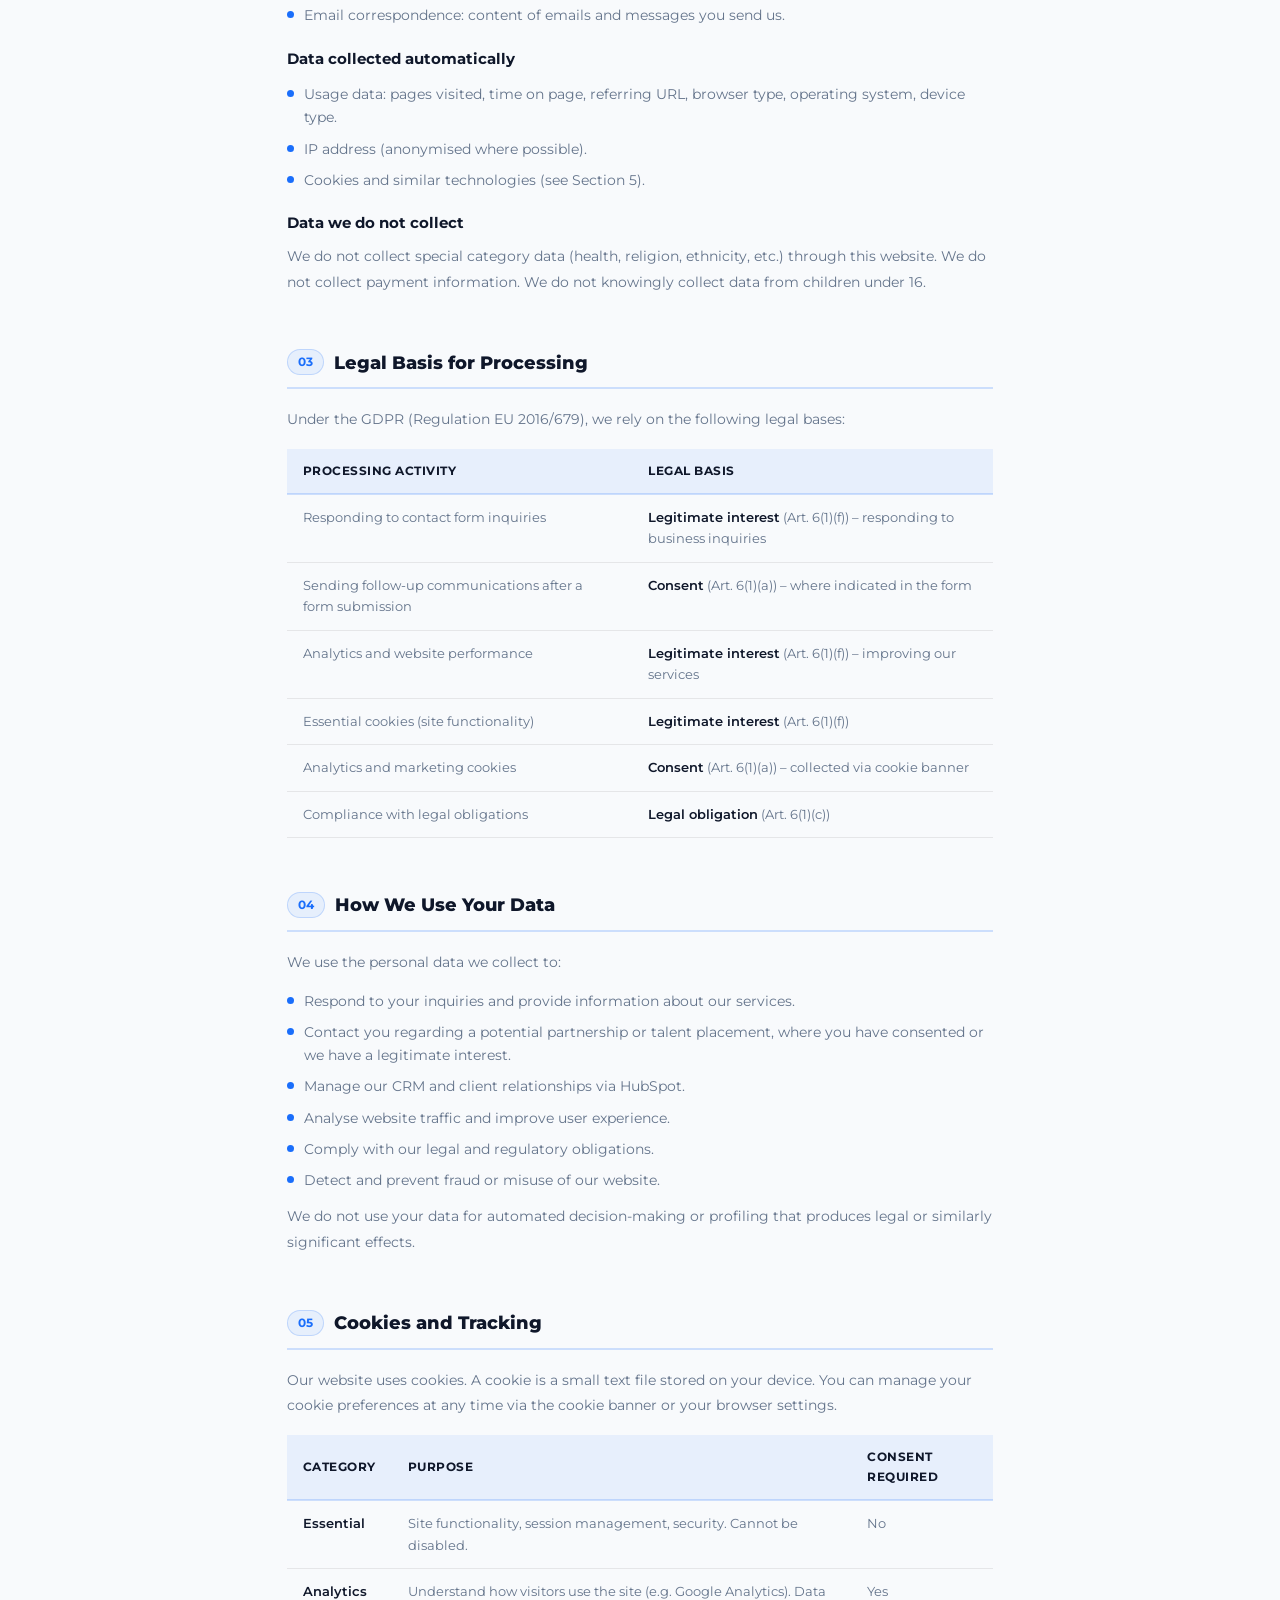
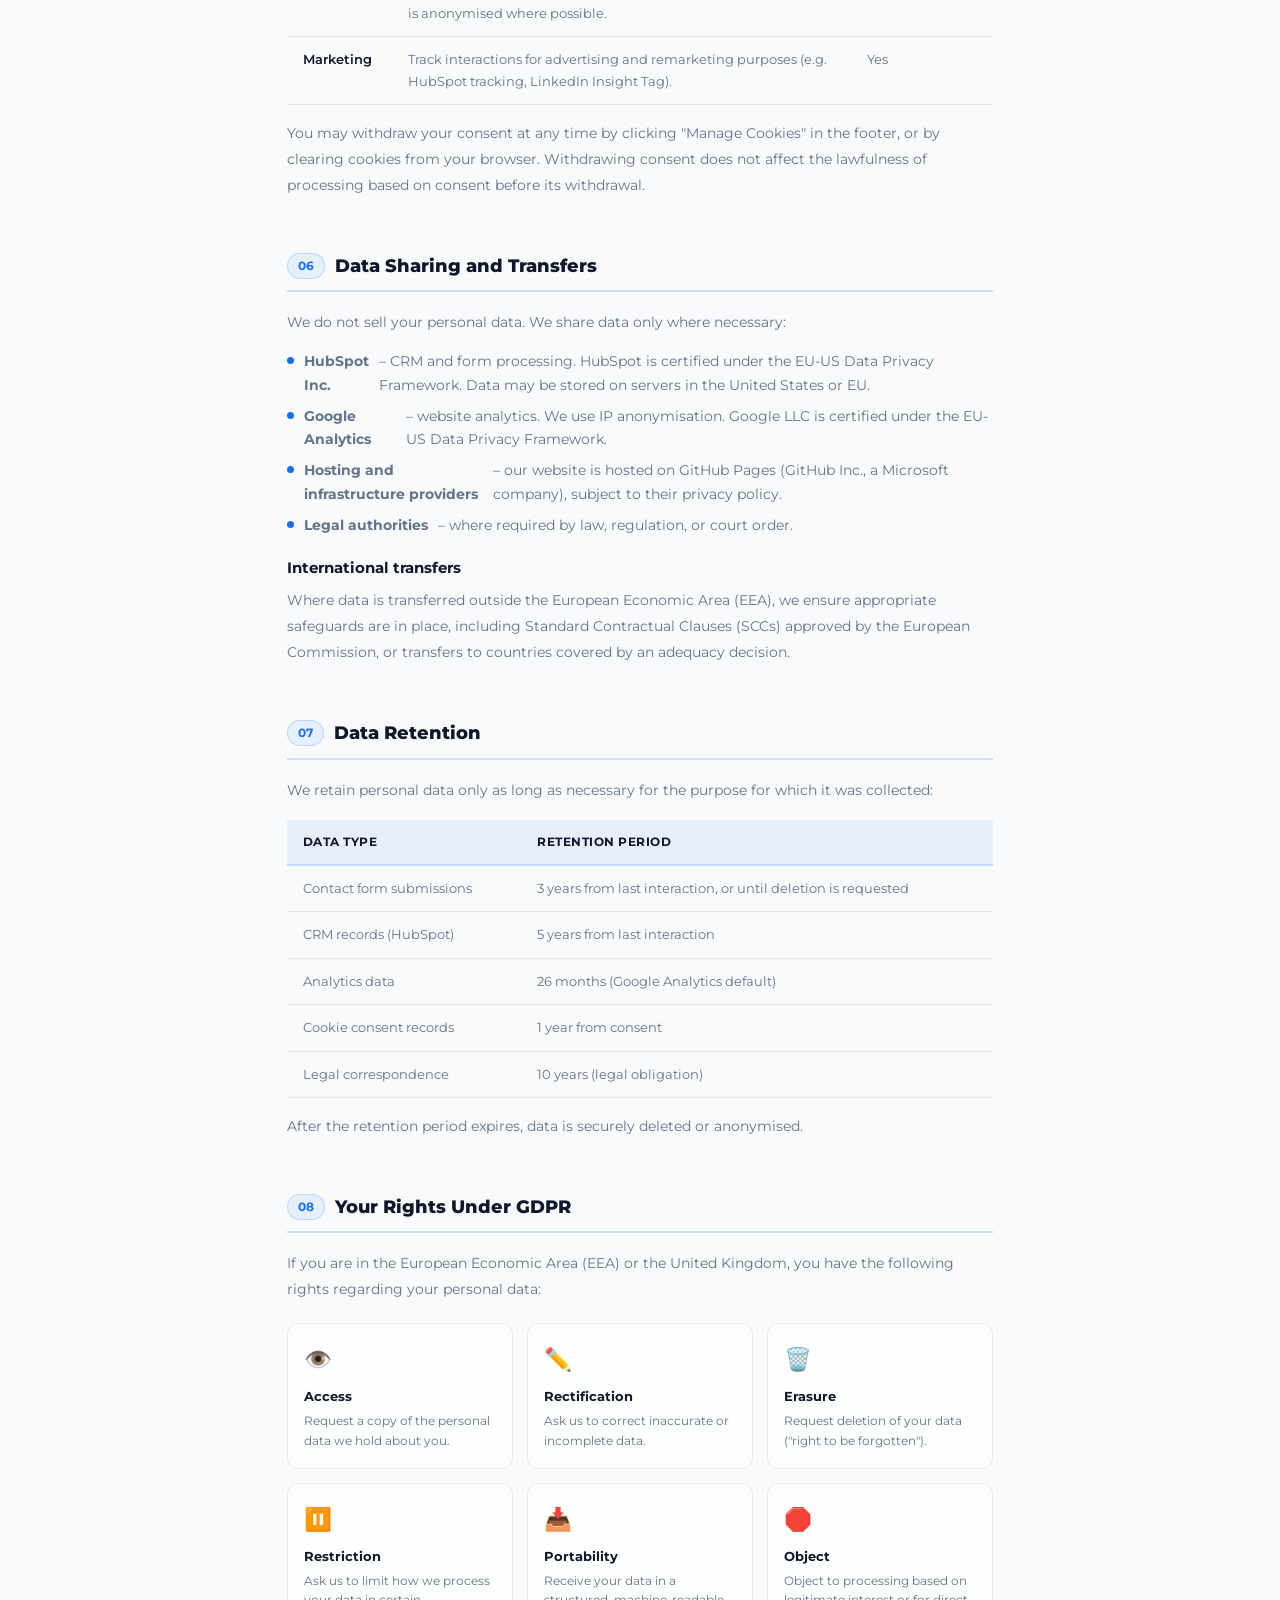
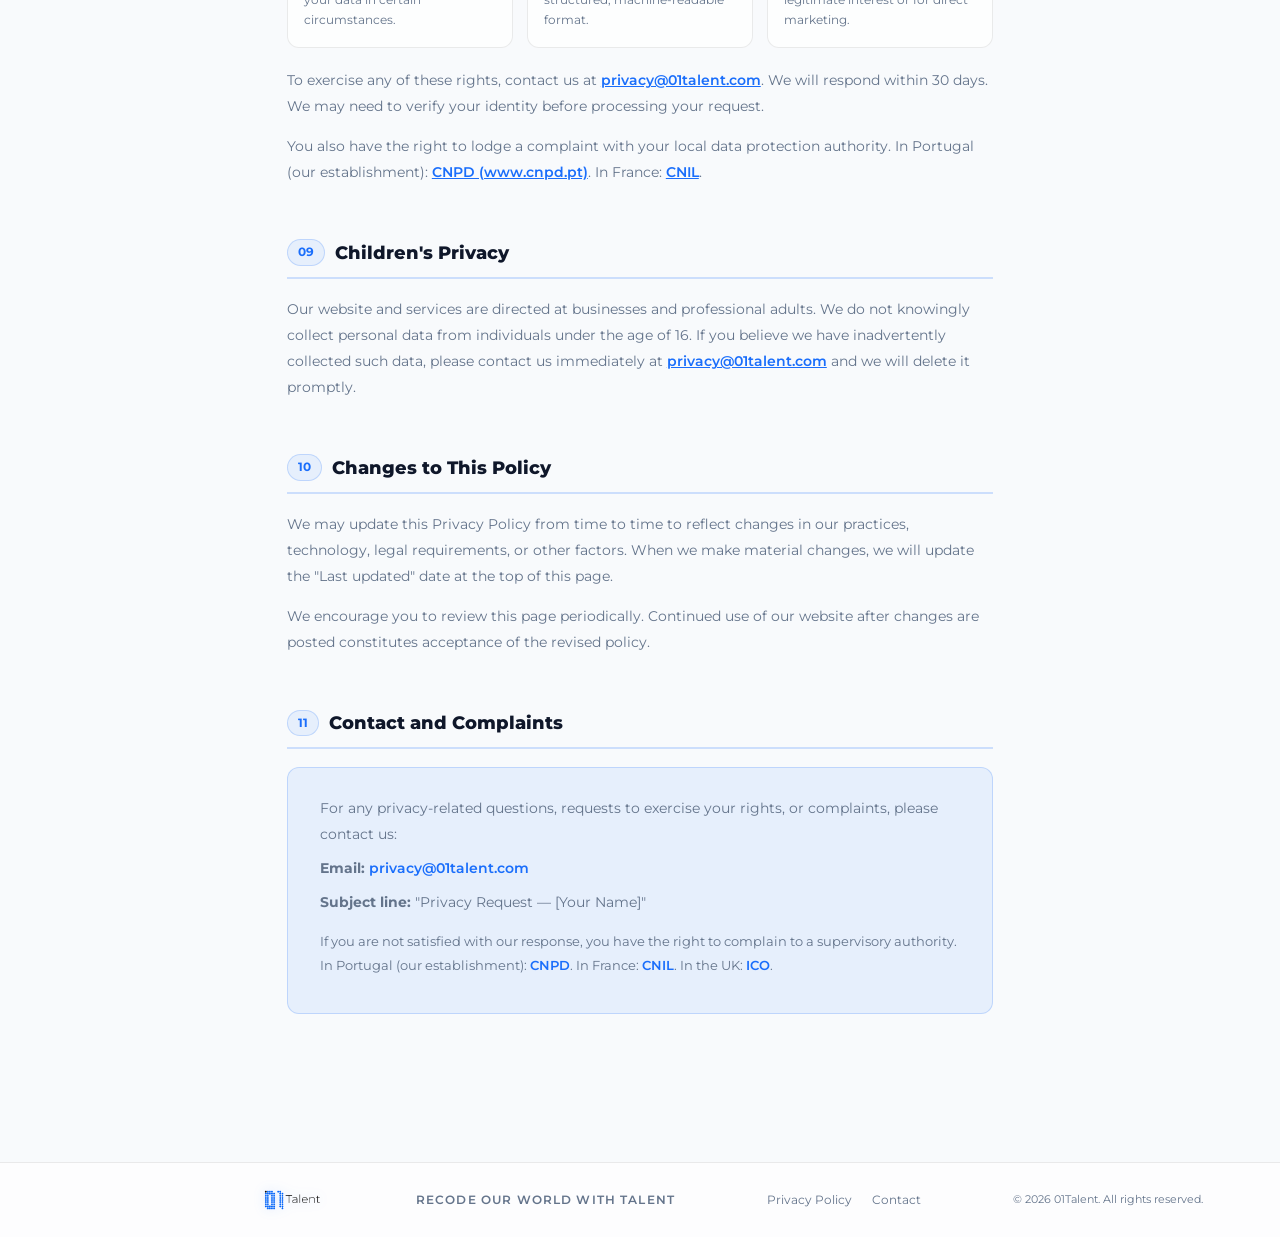
==== commit e7967011: "fix(codebase): optimise" ====
--- a/privacy-policy.html
+++ b/privacy-policy.html
@@ -26,13 +26,28 @@
 
     <!-- External JavaScript -->
     <script src="js/main.js" defer></script>
+    <script>
+      (function () {
+        const theme = localStorage.getItem("theme") || "light";
+        document.documentElement.setAttribute("data-theme", theme);
+      })();
+    </script>
   </head>
   <body>
     <nav>
       <div class="logo">
-        <a href="index.html" style="display: block; line-height: 0"
-          ><img src="images/logo.png" alt="01Talent" data-no-lightbox
-        /></a>
+        <a href="index.html">
+          <picture class="logo-light">
+            <source srcset="images/logo.avif" type="image/avif" />
+            <source srcset="images/logo.webp" type="image/webp" />
+            <img src="images/logo.png" alt="01Talent" data-no-lightbox />
+          </picture>
+          <picture class="logo-dark">
+            <source srcset="images/logo_white.avif" type="image/avif" />
+            <source srcset="images/logo_white.webp" type="image/webp" />
+            <img src="images/logo_white.png" alt="01Talent" data-no-lightbox />
+          </picture>
+        </a>
       </div>
       <ul>
         <li><a href="index.html#why">Why 01Talent</a></li>
@@ -42,14 +57,52 @@
         <li><a href="index.html#partners">Partners</a></li>
         <li><a href="index.html#cta" class="nav-cta">Partner With Us</a></li>
       </ul>
-      <button
-        class="hamburger"
-        id="hamburger"
-        aria-label="Menu"
-        aria-expanded="false"
-      >
-        <span></span><span></span><span></span>
-      </button>
+      <div class="nav-controls">
+        <button
+          id="themeToggle"
+          class="theme-toggle"
+          aria-label="Toggle dark mode"
+        >
+          <svg
+            class="moon-icon"
+            viewBox="0 0 24 24"
+            fill="none"
+            stroke="currentColor"
+            stroke-width="2"
+            stroke-linecap="round"
+            stroke-linejoin="round"
+          >
+            <path d="M21 12.79A9 9 0 1 1 11.21 3 7 7 0 0 0 21 12.79z"></path>
+          </svg>
+          <svg
+            class="sun-icon"
+            viewBox="0 0 24 24"
+            fill="none"
+            stroke="currentColor"
+            stroke-width="2"
+            stroke-linecap="round"
+            stroke-linejoin="round"
+          >
+            <circle cx="12" cy="12" r="5"></circle>
+            <line x1="12" y1="1" x2="12" y2="3"></line>
+            <line x1="12" y1="21" x2="12" y2="23"></line>
+            <line x1="4.22" y1="4.22" x2="5.64" y2="5.64"></line>
+            <line x1="18.36" y1="18.36" x2="19.78" y2="19.78"></line>
+            <line x1="1" y1="12" x2="3" y2="12"></line>
+            <line x1="21" y1="12" x2="23" y2="12"></line>
+            <line x1="4.22" y1="19.78" x2="5.64" y2="18.36"></line>
+            <line x1="18.36" y1="5.64" x2="19.78" y2="4.22"></line>
+          </svg>
+        </button>
+        <button
+          class="hamburger"
+          id="hamburger"
+          aria-label="Menu"
+          aria-expanded="false"
+        >
+          <span></span><span></span><span></span>
+        </button>
+      </div>
     </nav>
 
     <div class="mobile-menu" id="mobileMenu">
@@ -526,11 +579,20 @@
     </div>
 
     <footer>
-      <img src="images/logo.png" alt="01Talent" data-no-lightbox />
+      <picture class="logo-light">
+        <source srcset="images/logo.avif" type="image/avif" />
+        <source srcset="images/logo.webp" type="image/webp" />
+        <img src="images/logo.png" alt="01Talent" data-no-lightbox />
+      </picture>
+      <picture class="logo-dark">
+        <source srcset="images/logo_white.avif" type="image/avif" />
+        <source srcset="images/logo_white.webp" type="image/webp" />
+        <img src="images/logo_white.png" alt="01Talent" data-no-lightbox />
+      </picture>
       <div class="footer-tagline">Recode Our World With Talent</div>
-      <div class="footer-links">
-        <a href="privacy-policy.html">Privacy Policy</a>
-        <a href="index.html#cta">Contact</a>
+      <div class="footer-links-wrap">
+        <a href="privacy-policy.html" class="footer-link">Privacy Policy</a>
+        <a href="index.html#cta" class="footer-link">Contact</a>
       </div>
       <div class="copy">© 2026 01Talent. All rights reserved.</div>
     </footer>
--- a/css/main.css
+++ b/css/main.css
@@ -1,7 +1,5 @@
 /* * File: css/main.css
- * Context: Global stylesheet for 01Talent website. 
- * Combines styles for index.html and privacy-policy.html to ensure consistent branding,
- * navigation, typography, and responsive breakpoints across the site.
+ * Context: Global stylesheet for 01Talent website with Dual-Theme support.
  */
 
 *,
@@ -13,31 +11,83 @@
 }
 html {
   scroll-behavior: smooth;
-  background: #ffffff;
-  overscroll-behavior-y: none;
-}
+  background: var(--bg);
+}
+
+/* --- Theme Variables --- */
 :root {
+  /* Common */
   --blue: #1a6efb;
   --blue-light: #4a8ff5;
-  --blue-faint: rgba(26, 110, 251, 0.07);
-  --blue-border: rgba(26, 110, 251, 0.18);
-  --bg: #f7f9fc;
-  --bg2: #ffffff;
-  --bg3: #edf1f8;
+  --blue-faint: rgba(26, 110, 251, 0.08);
+  --blue-border: rgba(26, 110, 251, 0.2);
+  --transition: 0.3s ease-in-out;
+  --radius-card: 12px;
+  --radius-btn: 100px;
+  --glass-blur: blur(12px);
+
+  /* Light Theme (Default) */
+  --bg: #f8fafc;
+  --bg2: rgba(255, 255, 255, 0.7);
+  --bg3: #f1f5f9;
   --border: rgba(0, 0, 0, 0.08);
-  --text: #0d1530;
-  --muted: #6b7a99;
-}
+  --text: #0f172a;
+  --muted: #64748b;
+  --nav-bg: rgba(248, 250, 252, 0.75);
+  --card-bg: rgba(255, 255, 255, 0.7);
+  --btn-text: #ffffff;
+
+  /* Shadows */
+  --shadow: 0 4px 20px rgba(0, 0, 0, 0.05);
+  --shadow-hover: 0 12px 30px rgba(0, 0, 0, 0.08);
+
+  /* Logo filter variables */
+  --logo-glow: drop-shadow(0 2px 4px rgba(0, 0, 0, 0.05));
+  --logo-glow-hover: drop-shadow(0 4px 8px rgba(26, 110, 251, 0.15));
+}
+
+/* Dark Theme */
+[data-theme="dark"] {
+  --bg: #0b0f1a;
+  --bg2: rgba(20, 26, 43, 0.7);
+  --bg3: #1a233b;
+  --border: rgba(255, 255, 255, 0.12);
+  --text: #ffffff;
+  --muted: #b0bfc1;
+  --nav-bg: rgba(11, 15, 26, 0.85);
+  --card-bg: rgba(26, 35, 59, 0.7);
+  --btn-text: #ffffff;
+
+  /* Dark mode shadows & logo glow */
+  --shadow: 0 8px 30px rgba(0, 0, 0, 0.25);
+  --shadow-hover: 0 16px 40px rgba(0, 0, 0, 0.35);
+  --logo-glow: drop-shadow(0 0 2px rgba(255, 255, 255, 0.3));
+  --logo-glow-hover: drop-shadow(0 0 8px rgba(255, 255, 255, 0.3));
+}
+
 body {
   font-family: "Montserrat", sans-serif;
   background: var(--bg);
   color: var(--text);
   overflow-x: hidden;
   line-height: 1.6;
-}
-
-/* Enables <picture> wrapper to not break flexbox parent/child layout rules */
+  transition:
+    background-color var(--transition),
+    color var(--transition);
+}
+
 picture {
+  display: contents;
+}
+
+/* Theme logo toggling */
+.logo-dark {
+  display: none;
+}
+[data-theme="dark"] .logo-light {
+  display: none;
+}
+[data-theme="dark"] .logo-dark {
   display: contents;
 }
 
@@ -55,18 +105,31 @@
   display: flex;
   align-items: center;
   justify-content: space-between;
-  background: rgba(255, 255, 255, 0.95);
-  backdrop-filter: blur(16px);
+  background: var(--nav-bg);
+  backdrop-filter: blur(12px);
   border-bottom: 1px solid var(--border);
+  transition:
+    background-color var(--transition),
+    border-color var(--transition);
+}
+.logo a {
+  display: block;
+  line-height: 0;
 }
 .logo img {
   height: 38px;
   width: auto;
   display: block;
+  filter: drop-shadow(0 0 8px rgba(26, 110, 251, 0.25));
+  transition: filter var(--transition);
+}
+.logo a:hover img {
+  filter: drop-shadow(0 0 12px rgba(26, 110, 251, 0.45));
 }
 nav ul {
   list-style: none;
   display: flex;
+  align-items: center;
   gap: 1.7rem;
 }
 .hamburger {
@@ -77,21 +140,66 @@
   color: var(--muted);
   font-size: 0.98rem;
   font-weight: 500;
-  transition: color 0.2s;
+  transition: color var(--transition);
 }
 nav ul a:hover {
   color: var(--text);
 }
+
+/* Theme Toggle */
+.theme-toggle {
+  background: none;
+  border: 1px solid var(--border);
+  color: var(--text);
+  cursor: pointer;
+  padding: 8px;
+  border-radius: 50%;
+  display: flex;
+  align-items: center;
+  justify-content: center;
+  transition: all var(--transition);
+  margin-left: 10px;
+}
+.theme-toggle:hover {
+  background: var(--blue-faint);
+  border-color: var(--blue);
+}
+.theme-toggle svg {
+  width: 18px;
+  height: 18px;
+}
+.nav-controls {
+  display: flex;
+  align-items: center;
+}
+[data-theme="dark"] .sun-icon {
+  display: block;
+}
+[data-theme="dark"] .moon-icon {
+  display: none;
+}
+[data-theme="dark"] .logo img {
+  filter: drop-shadow(0 0 10px rgba(26, 110, 251, 0.45));
+}
+.sun-icon {
+  display: none;
+}
+.moon-icon {
+  display: block;
+}
+
 .nav-cta {
   background: var(--blue);
-  color: #fff !important;
+  color: var(--btn-text) !important;
   padding: 9px 22px;
-  border-radius: 100px;
-  font-weight: 600 !important;
+  border-radius: var(--radius-btn);
+  font-weight: 700 !important;
   font-size: 0.85rem !important;
+  box-shadow: 0 4px 12px rgba(26, 110, 251, 0.3);
   transition:
-    background 0.2s,
-    transform 0.2s !important;
+    background var(--transition),
+    transform 0.2s,
+    box-shadow var(--transition) !important;
 }
 .nav-cta:hover {
   background: var(--blue-light) !important;
@@ -103,36 +211,40 @@
    ========================================================================== */
 .btn-primary {
   background: var(--blue);
-  color: #fff;
+  color: var(--btn-text);
   padding: 13px 28px;
-  border-radius: 100px;
+  border-radius: var(--radius-btn);
   text-decoration: none;
-  font-weight: 600;
+  font-weight: 700;
   font-size: 0.9rem;
-  transition: all 0.25s;
+  box-shadow: 0 6px 16px rgba(26, 110, 251, 0.25);
+  transition: all var(--transition);
   display: inline-flex;
   align-items: center;
   gap: 8px;
 }
+.btn-primary-inline {
+  display: inline-flex;
+}
 .btn-primary:hover {
   background: var(--blue-light);
   transform: translateY(-2px);
-  box-shadow: 0 10px 28px rgba(26, 110, 251, 0.25);
+  box-shadow: 0 10px 28px rgba(26, 110, 251, 0.35);
 }
 .btn-ghost {
   background: transparent;
   border: 1.5px solid var(--border);
   color: var(--text);
   padding: 13px 28px;
-  border-radius: 100px;
+  border-radius: var(--radius-btn);
   text-decoration: none;
   font-weight: 500;
   font-size: 0.9rem;
-  transition: all 0.25s;
+  transition: all var(--transition);
 }
 .btn-ghost:hover {
-  border-color: rgba(0, 0, 0, 0.2);
-  background: var(--bg3);
+  border-color: var(--blue);
+  background: var(--blue-faint);
 }
 
 /* ==========================================================================
@@ -167,21 +279,32 @@
   font-size: 0.92rem;
   line-height: 1.7;
 }
+.section-sub-no-margin {
+  margin-bottom: 0;
+}
 
 /* Cards */
 .card {
-  background: var(--bg2);
+  background: var(--card-bg);
+  backdrop-filter: var(--glass-blur);
+  -webkit-backdrop-filter: var(--glass-blur);
   border: 1px solid var(--border);
-  border-radius: 18px;
+  border-radius: var(--radius-card);
   padding: 32px 28px;
   transition:
-    transform 0.3s,
-    box-shadow 0.3s,
-    border-color 0.3s;
+    transform var(--transition),
+    box-shadow var(--transition),
+    border-color var(--transition),
+    background-color var(--transition);
+  box-shadow: var(--shadow);
+}
+.card-bespoke {
+  background: var(--blue-faint);
+  border-color: var(--blue-border);
 }
 .card:hover {
   transform: translateY(-5px);
-  box-shadow: 0 12px 32px rgba(0, 0, 0, 0.07);
+  box-shadow: var(--shadow-hover);
   border-color: var(--blue-border);
 }
 .card-title {
@@ -220,7 +343,7 @@
 }
 
 /* ==========================================================================
-   HOMEPAGE SPECIFIC (HERO, WHY, BUILD, PROCESS, ETC.)
+   HOMEPAGE SPECIFIC
    ========================================================================== */
 #hero {
   min-height: 100vh;
@@ -236,9 +359,11 @@
   inset: 0;
   pointer-events: none;
   background-image:
-    linear-gradient(rgba(26, 110, 251, 0.06) 1px, transparent 1px),
-    linear-gradient(90deg, rgba(26, 110, 251, 0.06) 1px, transparent 1px);
-  background-size: 56px 56px;
+    linear-gradient(var(--blue-border) 1px, transparent 1px),
+    linear-gradient(90deg, var(--blue-border) 1px, transparent 1px);
+  background-size: 40px 40px;
+  mask-image: radial-gradient(circle at 50% 50%, black, transparent 80%);
+  opacity: 0.4;
 }
 .hero-blob {
   position: absolute;
@@ -247,7 +372,7 @@
   height: 650px;
   background: radial-gradient(
     circle,
-    rgba(26, 110, 251, 0.1) 0%,
+    rgba(26, 110, 251, 0.08) 0%,
     transparent 68%
   );
   top: -80px;
@@ -300,17 +425,46 @@
   color: var(--blue);
 }
 .stat-label {
-  font-size: 0.78rem;
+  font-size: 0.7rem;
   color: var(--muted);
   margin-top: 4px;
   font-weight: 500;
+}
+.hero-inner {
+  position: relative;
+  z-index: 2;
+  width: 100%;
+  display: flex;
+  align-items: center;
+  gap: 64px;
+  padding-top: 80px;
+  padding-bottom: 48px;
+}
+.hero-text {
+  flex: 1;
+  min-width: 0;
 }
 .hero-photo-wrap {
   flex-shrink: 0;
   width: 560px;
 }
+.hero-photo-wrap img {
+  width: 100%;
+  border-radius: var(--radius-card);
+  object-fit: cover;
+  height: 380px;
+  box-shadow: 0 20px 50px rgba(0, 0, 0, 0.3);
+}
 .hero-photo-mobile {
   display: none;
+}
+.hero-photo-mobile img {
+  width: 100%;
+  border-radius: var(--radius-card);
+  object-fit: cover;
+  height: 220px;
+  box-shadow: 0 12px 32px rgba(0, 0, 0, 0.3);
+  display: block;
 }
 
 /* Why Section */
@@ -327,6 +481,15 @@
 .why-intro-text {
   flex: 1;
   min-width: 280px;
+}
+.why-intro img {
+  width: 100%;
+  max-width: 420px;
+  height: 320px;
+  object-fit: cover;
+  border-radius: var(--radius-card);
+  box-shadow: 0 8px 28px rgba(0, 0, 0, 0.3);
+  flex-shrink: 0;
 }
 .why-grid {
   display: grid;
@@ -373,11 +536,21 @@
   align-items: center;
   margin-top: 52px;
 }
+.hire-inner img {
+  width: 100%;
+  border-radius: var(--radius-card);
+  object-fit: cover;
+  height: 320px;
+  box-shadow: 0 12px 36px rgba(0, 0, 0, 0.4);
+  margin-top: 28px;
+  display: block;
+}
 .hire-lead {
   font-size: 1rem;
   color: var(--muted);
   line-height: 1.75;
   margin-bottom: 36px;
+  margin-top: 28px;
 }
 .scenario-grid {
   display: flex;
@@ -385,14 +558,18 @@
   gap: 16px;
 }
 .scenario {
-  background: var(--bg);
+  background: var(--card-bg);
+  backdrop-filter: var(--glass-blur);
+  -webkit-backdrop-filter: var(--glass-blur);
   border: 1px solid var(--border);
-  border-radius: 16px;
+  border-radius: var(--radius-card);
   padding: 24px;
   display: flex;
   gap: 16px;
   align-items: flex-start;
-  transition: border-color 0.3s;
+  transition:
+    border-color var(--transition),
+    background-color var(--transition);
 }
 .scenario:hover {
   border-color: var(--blue-border);
@@ -418,7 +595,7 @@
   line-height: 1.6;
 }
 
-/* Centers / Locations */
+/* Centers / Locations & Modern Flags */
 #centers {
   background: var(--bg);
 }
@@ -429,17 +606,21 @@
   margin-top: 48px;
 }
 .center-card {
-  background: var(--bg2);
+  background: var(--card-bg);
+  backdrop-filter: var(--glass-blur);
+  -webkit-backdrop-filter: var(--glass-blur);
   border: 1px solid var(--border);
-  border-radius: 18px;
+  border-radius: var(--radius-card);
   padding: 28px 20px;
   text-align: center;
   transition:
-    transform 0.3s,
-    box-shadow 0.3s,
-    border-color 0.3s;
+    transform var(--transition),
+    box-shadow var(--transition),
+    border-color var(--transition),
+    background-color var(--transition);
   position: relative;
   overflow: hidden;
+  box-shadow: var(--shadow);
 }
 .center-card::after {
   content: "";
@@ -451,21 +632,31 @@
   background: var(--blue);
   transform: scaleX(0);
   transform-origin: center;
-  transition: transform 0.35s;
+  transition: transform var(--transition);
 }
 .center-card:hover {
   transform: translateY(-6px);
-  box-shadow: 0 14px 36px rgba(0, 0, 0, 0.08);
+  box-shadow: var(--shadow-hover);
   border-color: var(--blue-border);
 }
 .center-card:hover::after {
   transform: scaleX(1);
 }
+
 .center-flag {
-  font-size: 2.4rem;
   margin-bottom: 14px;
-  line-height: 1;
-}
+}
+/* Unified modern flag styling replacing twemoji */
+.modern-flag {
+  width: 36px;
+  height: 36px;
+  object-fit: cover;
+  border-radius: 50%;
+  box-shadow: 0 4px 10px rgba(0, 0, 0, 0.1);
+  border: 2px solid var(--border);
+  display: inline-block;
+}
+
 .center-name {
   font-size: 0.95rem;
   font-weight: 800;
@@ -502,7 +693,7 @@
   padding: 20px;
   background: var(--blue-faint);
   border: 1px solid var(--blue-border);
-  border-radius: 14px;
+  border-radius: var(--radius-card);
 }
 .centers-total span {
   font-size: 1.6rem;
@@ -517,6 +708,14 @@
 }
 .build-mobile-img {
   display: none;
+}
+.build-mobile-img img {
+  width: 100%;
+  border-radius: var(--radius-card);
+  object-fit: cover;
+  height: 200px;
+  box-shadow: var(--shadow);
+  display: block;
 }
 .build-inner,
 .platform-inner {
@@ -526,6 +725,13 @@
   align-items: center;
   margin-top: 52px;
 }
+.build-inner .build-img {
+  width: 100%;
+  border-radius: var(--radius-card);
+  object-fit: cover;
+  height: 480px;
+  box-shadow: 0 12px 36px rgba(0, 0, 0, 0.3);
+}
 .build-text p,
 .platform-text p {
   color: var(--muted);
@@ -540,9 +746,11 @@
   margin-top: 32px;
 }
 .quality-item {
-  background: var(--bg);
+  background: var(--card-bg);
+  backdrop-filter: var(--glass-blur);
+  -webkit-backdrop-filter: var(--glass-blur);
   border: 1px solid var(--border);
-  border-radius: 14px;
+  border-radius: var(--radius-card);
   padding: 22px 24px;
   border-left: 3px solid var(--blue);
 }
@@ -592,7 +800,7 @@
 .step-num {
   width: 58px;
   height: 58px;
-  background: var(--bg2);
+  background: var(--bg);
   border: 2px solid var(--blue);
   border-radius: 50%;
   display: flex;
@@ -622,7 +830,7 @@
   padding: 6px 16px;
   background: var(--blue-faint);
   border: 1px solid var(--blue-border);
-  border-radius: 100px;
+  border-radius: var(--radius-btn);
   color: var(--blue);
   font-size: 0.78rem;
   font-weight: 700;
@@ -643,7 +851,7 @@
 .exp-tag {
   display: inline-block;
   background: var(--blue-faint);
-  border-radius: 100px;
+  border-radius: var(--radius-btn);
   padding: 3px 12px;
   font-size: 0.7rem;
   font-weight: 700;
@@ -653,20 +861,24 @@
   text-transform: uppercase;
 }
 .method-card {
-  background: var(--bg2);
+  background: var(--card-bg);
+  backdrop-filter: var(--glass-blur);
+  -webkit-backdrop-filter: var(--glass-blur);
   border: 1px solid var(--border);
-  border-radius: 18px;
+  border-radius: var(--radius-card);
   padding: 32px 28px;
   position: relative;
   overflow: hidden;
+  box-shadow: var(--shadow);
   transition:
-    transform 0.3s,
-    box-shadow 0.3s,
-    border-color 0.3s;
+    transform var(--transition),
+    box-shadow var(--transition),
+    border-color var(--transition),
+    background-color var(--transition);
 }
 .method-card:hover {
   transform: translateY(-5px);
-  box-shadow: 0 12px 32px rgba(0, 0, 0, 0.07);
+  box-shadow: var(--shadow-hover);
   border-color: var(--blue-border);
 }
 .method-card::after {
@@ -679,7 +891,7 @@
   background: var(--blue);
   transform: scaleX(0);
   transform-origin: left;
-  transition: transform 0.35s;
+  transition: transform var(--transition);
 }
 .method-card:hover::after {
   transform: scaleX(1);
@@ -708,7 +920,7 @@
 .alumni-box {
   background: var(--blue-faint);
   border: 1px solid var(--blue-border);
-  border-radius: 18px;
+  border-radius: var(--radius-card);
   padding: 28px;
 }
 .alumni-label {
@@ -731,7 +943,7 @@
 .alumni-pill {
   background: var(--bg2);
   border: 1px solid var(--border);
-  border-radius: 100px;
+  border-radius: var(--radius-btn);
   padding: 6px 16px;
   font-size: 0.82rem;
   font-weight: 600;
@@ -742,6 +954,7 @@
   gap: 32px;
   margin-top: 28px;
   padding-top: 24px;
+  padding-bottom: 32px;
   border-top: 1px solid var(--blue-border);
 }
 .edu-stat-num {
@@ -751,13 +964,17 @@
   line-height: 1;
 }
 .edu-stat-label {
-  font-size: 0.75rem;
+  font-size: 0.7rem;
   color: var(--muted);
   margin-top: 4px;
   font-weight: 500;
 }
+.btn-primary-wrap {
+  margin-top: 16px;
+  display: inline-block;
+}
 .footnote {
-  font-size: 0.72rem;
+  font-size: 0.7rem;
   color: var(--muted);
   margin-top: 12px;
   font-style: italic;
@@ -765,9 +982,26 @@
 }
 
 /* Partners Marquee */
+#partners {
+  padding: 72px 0;
+  background: var(--bg3);
+  overflow: hidden;
+}
+.partners-intro {
+  padding: 0 6vw;
+  margin-bottom: 40px;
+}
+.partners-label {
+  color: var(--muted);
+}
+.partners-title {
+  color: var(--text);
+}
 .partners-track-wrap {
   overflow: hidden;
   position: relative;
+  padding: 20px 0;
+  margin: -20px 0;
 }
 .partners-track-wrap::before,
 .partners-track-wrap::after {
@@ -775,7 +1009,7 @@
   position: absolute;
   top: 0;
   bottom: 0;
-  width: 80px;
+  width: 120px;
   z-index: 2;
   pointer-events: none;
 }
@@ -804,7 +1038,7 @@
   display: flex;
   align-items: center;
   justify-content: center;
-  overflow: hidden;
+  padding: 0 10px;
 }
 .partner-logo-item img {
   height: 100%;
@@ -813,10 +1047,14 @@
   object-fit: contain;
   object-position: center;
   opacity: 0.85;
-  transition: opacity 0.3s;
+  filter: var(--logo-glow);
+  transition:
+    opacity var(--transition),
+    filter var(--transition);
 }
 .partner-logo-item img:hover {
   opacity: 1;
+  filter: var(--logo-glow-hover);
 }
 @keyframes partnerScroll {
   0% {
@@ -828,6 +1066,15 @@
 }
 
 /* Academies */
+#academies {
+  background: var(--bg2);
+  padding-top: 0;
+  padding-bottom: 96px;
+}
+.academies-inner {
+  border-top: 1px solid var(--border);
+  padding-top: 64px;
+}
 .academies-grid {
   display: flex;
   flex-wrap: wrap;
@@ -837,25 +1084,26 @@
 }
 .academy-card {
   flex: 0 0 calc(25% - 11px);
-  background: var(--bg);
+  background: var(--card-bg);
+  backdrop-filter: var(--glass-blur);
+  -webkit-backdrop-filter: var(--glass-blur);
   border: 1px solid var(--border);
-  border-radius: 14px;
+  border-radius: var(--radius-card);
   padding: 20px 16px;
   text-align: center;
+  box-shadow: var(--shadow);
   transition:
-    transform 0.25s,
-    border-color 0.25s,
-    box-shadow 0.25s;
+    transform var(--transition),
+    border-color var(--transition),
+    box-shadow var(--transition);
 }
 .academy-card:hover {
   transform: translateY(-4px);
   border-color: var(--blue-border);
-  box-shadow: 0 8px 24px rgba(0, 0, 0, 0.06);
+  box-shadow: var(--shadow-hover);
 }
 .academy-flag {
-  font-size: 1.8rem;
   margin-bottom: 10px;
-  line-height: 1;
 }
 .academy-name {
   font-size: 0.82rem;
@@ -883,8 +1131,8 @@
 .news-track-outer {
   overflow: hidden;
   position: relative;
-  padding: 16px 4px;
-  margin: -16px -4px;
+  padding: 40px 10px;
+  margin: -40px -10px;
 }
 .news-track-outer::after {
   content: "";
@@ -892,7 +1140,7 @@
   top: 0;
   bottom: 0;
   right: 0;
-  width: 80px;
+  width: 120px;
   z-index: 2;
   pointer-events: none;
   background: linear-gradient(-90deg, var(--bg2), transparent);
@@ -900,23 +1148,28 @@
 .news-track {
   display: flex;
   gap: 28px;
-  transition: transform 0.5s cubic-bezier(0.4, 0, 0.2, 1);
+  /* Transition handled heavily via JS to allow infinite looping */
 }
 .news-card {
-  flex: 0 0 480px;
-  background: var(--bg);
+  flex: 0 0 420px;
+  background: var(--card-bg);
+  backdrop-filter: var(--glass-blur);
+  -webkit-backdrop-filter: var(--glass-blur);
   border: 1px solid var(--border);
-  border-radius: 20px;
+  border-radius: var(--radius-card);
   overflow: hidden;
+  box-shadow: var(--shadow);
   transition:
-    transform 0.3s,
-    box-shadow 0.3s,
-    border-color 0.3s;
+    transform var(--transition),
+    box-shadow var(--transition),
+    border-color var(--transition);
   cursor: pointer;
+  display: flex;
+  flex-direction: column;
 }
 .news-card:hover {
   transform: translateY(-6px);
-  box-shadow: 0 16px 40px rgba(0, 0, 0, 0.1);
+  box-shadow: var(--shadow-hover);
   border-color: var(--blue-border);
 }
 .news-card-img {
@@ -925,7 +1178,10 @@
   object-fit: cover;
 }
 .news-card-body {
-  padding: 28px;
+  padding: 24px;
+  flex: 1;
+  display: flex;
+  flex-direction: column;
 }
 .news-card-tag {
   font-size: 0.68rem;
@@ -942,45 +1198,61 @@
   line-height: 1.35;
   margin-bottom: 10px;
 }
+
+/* Modern Inline SVG Location pin support */
 .news-card-date {
   font-size: 0.75rem;
   color: var(--muted);
   margin-bottom: 12px;
-}
+  display: flex;
+  align-items: center;
+  gap: 6px;
+}
+.location-pin {
+  color: var(--blue);
+  flex-shrink: 0;
+}
+
 .news-card-desc {
   font-size: 0.86rem;
   color: var(--muted);
   line-height: 1.65;
+  display: -webkit-box;
+  -webkit-line-clamp: 3;
+  -webkit-box-orient: vertical;
+  overflow: hidden;
 }
 .news-nav-btn {
   position: absolute;
   top: 50%;
   transform: translateY(-50%);
-  width: 48px;
-  height: 48px;
+  width: 50px;
+  height: 50px;
   border-radius: 50%;
-  background: var(--bg);
-  border: 1.5px solid var(--border);
+  background: var(--bg2);
+  border: 1px solid var(--border);
   display: flex;
   align-items: center;
   justify-content: center;
   cursor: pointer;
-  transition: all 0.25s;
-  color: var(--text);
-  font-size: 1.2rem;
+  transition: all var(--transition);
+  color: var(--text);
+  font-size: 1.1rem;
   z-index: 10;
-  box-shadow: 0 4px 16px rgba(0, 0, 0, 0.12);
+  box-shadow: var(--shadow);
 }
 .news-nav-btn:hover {
   background: var(--blue);
   border-color: var(--blue);
   color: #fff;
+  transform: translateY(-50%) scale(1.1);
+  box-shadow: 0 6px 20px rgba(26, 110, 251, 0.3);
 }
 .news-nav-btn.prev {
-  left: -24px;
+  left: -25px;
 }
 .news-nav-btn.next {
-  right: -24px;
+  right: -25px;
 }
 
 /* FAQ */
@@ -989,10 +1261,15 @@
 }
 .faq-item {
   border: 1px solid var(--border);
-  border-radius: 18px;
+  border-radius: var(--radius-card);
   margin-bottom: 10px;
-  background: var(--bg2);
+  background: var(--card-bg);
+  backdrop-filter: var(--glass-blur);
+  -webkit-backdrop-filter: var(--glass-blur);
   overflow: hidden;
+  transition:
+    background-color var(--transition),
+    border-color var(--transition);
 }
 .faq-q {
   display: flex;
@@ -1017,8 +1294,9 @@
   align-items: center;
   justify-content: center;
   transition:
-    background 0.2s,
-    border-color 0.2s;
+    background var(--transition),
+    border-color var(--transition),
+    color var(--transition);
   font-size: 1.2rem;
   color: var(--muted);
   line-height: 1;
@@ -1027,8 +1305,8 @@
   max-height: 0;
   overflow: hidden;
   transition:
-    max-height 0.3s ease,
-    padding 0.3s ease;
+    max-height var(--transition),
+    padding var(--transition);
   padding: 0 24px;
 }
 .faq-a p {
@@ -1043,9 +1321,10 @@
 
 /* Contact CTA / HubSpot Form */
 #cta {
-  background: var(--text);
+  background: var(--bg2);
   position: relative;
   overflow: hidden;
+  border-top: 1px solid var(--border);
 }
 .cta-blob {
   position: absolute;
@@ -1054,7 +1333,7 @@
   height: 400px;
   background: radial-gradient(
     ellipse,
-    rgba(26, 110, 251, 0.3) 0%,
+    rgba(26, 110, 251, 0.2) 0%,
     transparent 70%
   );
   top: 50%;
@@ -1069,64 +1348,70 @@
   gap: 72px;
   align-items: start;
 }
-#cta .section-label {
-  color: rgba(255, 255, 255, 0.5);
-}
 #cta h2 {
-  color: #fff;
   margin-bottom: 16px;
 }
 #cta .cta-desc {
-  color: rgba(255, 255, 255, 0.6);
   font-size: 0.92rem;
   line-height: 1.7;
   margin-bottom: 28px;
 }
 .hs-form-wrap {
-  background: #ffffff;
+  background: var(--card-bg);
+  backdrop-filter: var(--glass-blur);
+  -webkit-backdrop-filter: var(--glass-blur);
   border: 1px solid var(--border);
-  border-radius: 20px;
-  padding: 32px;
+  border-radius: var(--radius-card);
+  padding: 40px;
+  box-shadow: var(--shadow);
 }
 .hs-form-wrap .hs-form fieldset {
   max-width: 100% !important;
 }
 .hs-form-wrap .hs-form .hs-input {
   width: 100% !important;
-  background: #f7f9fc;
-  border: 1px solid var(--border);
-  border-radius: 10px;
-  padding: 11px 14px;
-  font-size: 0.88rem;
-  color: var(--text);
-  font-family: "Montserrat", sans-serif;
-  box-sizing: border-box;
+  background: var(--bg) !important;
+  border: 1px solid var(--border) !important;
+  border-radius: var(--radius-card) !important;
+  padding: 14px 18px !important;
+  font-size: 0.95rem !important;
+  color: var(--text) !important;
+  font-family: "Montserrat", sans-serif !important;
+  box-sizing: border-box !important;
+  transition: all 0.3s ease !important;
+}
+.hs-form-wrap .hs-form .hs-input:focus {
+  background: var(--bg) !important;
+  border-color: var(--blue) !important;
+  outline: none !important;
+  box-shadow: 0 0 0 4px var(--blue-faint) !important;
 }
 .hs-form-wrap .hs-form label {
-  font-size: 0.72rem;
-  font-weight: 600;
-  color: var(--muted);
-  letter-spacing: 0.05em;
+  font-size: 0.75rem;
+  font-weight: 700;
+  color: var(--text) !important;
+  letter-spacing: 0.06em;
   text-transform: uppercase;
   display: block;
-  margin-bottom: 6px;
+  margin-bottom: 8px;
+  text-shadow: none !important;
 }
 .hs-form-wrap .hs-form .hs-form-field {
   margin-bottom: 14px;
 }
 .hs-form-wrap .hs-form .hs-button {
   background: var(--blue);
-  color: #fff;
+  color: var(--btn-text);
   border: none;
   padding: 13px 28px;
-  border-radius: 100px;
+  border-radius: var(--radius-btn);
   font-weight: 700;
   font-size: 0.9rem;
   font-family: "Montserrat", sans-serif;
   cursor: pointer;
   margin-top: 6px;
   width: 100%;
-  transition: background 0.25s;
+  transition: background var(--transition);
 }
 .hs-form-wrap .hs-form .hs-button:hover {
   background: var(--blue-light);
@@ -1178,7 +1463,7 @@
 .pp-toc {
   background: var(--bg2);
   border: 1px solid var(--border);
-  border-radius: 18px;
+  border-radius: var(--radius-card);
   padding: 28px 32px;
   margin-bottom: 52px;
 }
@@ -1216,7 +1501,7 @@
   color: var(--text);
   font-size: 0.88rem;
   font-weight: 500;
-  transition: color 0.2s;
+  transition: color var(--transition);
 }
 .pp-toc a:hover {
   color: var(--blue);
@@ -1242,7 +1527,7 @@
   color: var(--blue);
   background: var(--blue-faint);
   border: 1px solid var(--blue-border);
-  border-radius: 100px;
+  border-radius: var(--radius-btn);
   padding: 3px 10px;
   flex-shrink: 0;
 }
@@ -1327,7 +1612,7 @@
 .right-card {
   background: var(--bg2);
   border: 1px solid var(--border);
-  border-radius: 14px;
+  border-radius: var(--radius-card);
   padding: 18px 16px;
 }
 .right-card-icon {
@@ -1348,7 +1633,7 @@
 .contact-box {
   background: var(--blue-faint);
   border: 1px solid var(--blue-border);
-  border-radius: 18px;
+  border-radius: var(--radius-card);
   padding: 28px 32px;
 }
 .contact-box p {
@@ -1374,7 +1659,7 @@
   font-size: 0.78rem;
   color: var(--muted);
   text-decoration: none;
-  transition: color 0.2s;
+  transition: color var(--transition);
 }
 .footer-links a:hover {
   color: var(--blue);
@@ -1392,10 +1677,29 @@
   align-items: center;
   flex-wrap: wrap;
   gap: 12px;
+  transition:
+    background-color var(--transition),
+    border-color var(--transition);
+}
+.footer-links-wrap {
+  display: flex;
+  gap: 20px;
+  align-items: center;
+  flex-wrap: wrap;
+}
+.footer-link {
+  font-size: 0.78rem;
+  color: var(--muted);
+  text-decoration: none;
+  transition: color var(--transition);
+}
+.footer-link:hover {
+  color: var(--blue);
 }
 footer img {
   height: 26px;
   width: auto;
+  filter: drop-shadow(0 0 6px rgba(26, 110, 251, 0.2));
 }
 .footer-tagline {
   font-size: 0.72rem;
@@ -1405,8 +1709,100 @@
   font-weight: 600;
 }
 footer .copy {
+  font-size: 0.7rem;
+  color: var(--muted);
+}
+
+#cookie-banner {
+  display: none;
+  position: fixed;
+  bottom: 24px;
+  right: 24px;
+  z-index: 9999;
+  width: min(400px, calc(100vw - 48px));
+  background: var(--bg2);
+  backdrop-filter: blur(16px);
+  border: 1px solid var(--border);
+  color: var(--text);
+  border-radius: var(--radius-card);
+  padding: 24px;
+  box-shadow: 0 12px 40px rgba(0, 0, 0, 0.15);
+  flex-direction: column;
+  align-items: flex-start;
+  gap: 16px;
+}
+.cookie-text-wrap {
+  flex: 1;
+  min-width: 220px;
+}
+.cookie-text {
+  font-size: 0.85rem;
+  line-height: 1.6;
+  color: var(--muted);
+  margin: 0;
+}
+.cookie-link {
+  color: var(--blue);
+  font-weight: 600;
+  text-decoration: none;
+}
+.cookie-link:hover {
+  text-decoration: underline;
+}
+.cookie-actions {
+  display: flex;
+  gap: 10px;
+  flex-shrink: 0;
+  flex-wrap: wrap;
+}
+.cookie-btn-reject {
+  background: transparent;
+  border: 1px solid var(--border);
+  color: var(--muted);
+  padding: 8px 16px;
+  border-radius: var(--radius-btn);
   font-size: 0.78rem;
-  color: var(--muted);
+  font-weight: 600;
+  cursor: pointer;
+  font-family: "Montserrat", sans-serif;
+  transition: all var(--transition);
+}
+.cookie-btn-reject:hover {
+  background: var(--bg3);
+  color: var(--text);
+}
+.cookie-btn-accept {
+  background: var(--blue);
+  border: none;
+  color: #fff;
+  padding: 8px 18px;
+  border-radius: var(--radius-btn);
+  font-size: 0.78rem;
+  font-weight: 700;
+  cursor: pointer;
+  font-family: "Montserrat", sans-serif;
+  transition: all var(--transition);
+}
+.cookie-btn-accept:hover {
+  background: var(--blue-light);
+  transform: translateY(-1px);
+}
+.cookie-close {
+  position: absolute;
+  top: 12px;
+  right: 14px;
+  background: none;
+  border: none;
+  color: var(--muted);
+  opacity: 0.5;
+  font-size: 1.1rem;
+  cursor: pointer;
+  line-height: 1;
+  padding: 4px;
+  transition: opacity var(--transition);
+}
+.cookie-close:hover {
+  opacity: 1;
 }
 
 /* Lightbox */
@@ -1426,7 +1822,7 @@
 .lightbox-img {
   max-width: 90vw;
   max-height: 88vh;
-  border-radius: 16px;
+  border-radius: var(--radius-card);
   box-shadow: 0 32px 80px rgba(0, 0, 0, 0.5);
   object-fit: contain;
 }
@@ -1445,7 +1841,7 @@
   display: flex;
   align-items: center;
   justify-content: center;
-  transition: background 0.2s;
+  transition: background var(--transition);
 }
 .lightbox-close:hover {
   background: rgba(255, 255, 255, 0.25);
@@ -1464,7 +1860,7 @@
   .hero-inner {
     flex-direction: column;
     gap: 24px;
-    padding-top: 96px !important;
+    padding-top: 120px !important;
     padding-bottom: 56px !important;
     align-items: flex-start;
   }
@@ -1612,10 +2008,10 @@
     top: 68px;
     left: 0;
     right: 0;
-    background: rgba(255, 255, 255, 0.98);
-    backdrop-filter: blur(16px);
+    background: var(--nav-bg);
+    backdrop-filter: blur(12px);
     border-bottom: 1px solid var(--border);
-    z-index: 99;
+    z-index: 101;
     padding: 16px 6vw 24px;
     flex-direction: column;
     gap: 4px;
@@ -1630,7 +2026,7 @@
     font-weight: 500;
     padding: 12px 0;
     border-bottom: 1px solid var(--border);
-    transition: color 0.2s;
+    transition: color var(--transition);
   }
   .mobile-menu a:last-child {
     border-bottom: none;
@@ -1640,9 +2036,9 @@
   }
   .mobile-menu .nav-cta {
     background: var(--blue);
-    color: #fff !important;
+    color: var(--btn-text) !important;
     padding: 12px 22px;
-    border-radius: 100px;
+    border-radius: var(--radius-btn);
     text-align: center;
     margin-top: 8px;
     border-bottom: none;
@@ -1671,7 +2067,7 @@
     padding: 32px 5vw;
   }
   .hero-inner {
-    padding-top: 84px !important;
+    padding-top: 100px !important;
     padding-bottom: 40px !important;
     gap: 12px;
   }
@@ -1730,10 +2126,6 @@
   .center-card {
     padding: 16px 10px;
   }
-  .center-flag {
-    font-size: 1.8rem;
-    margin-bottom: 8px;
-  }
   .center-name {
     font-size: 0.82rem;
   }
@@ -1755,10 +2147,6 @@
     flex: 0 0 calc(50% - 4px);
     padding: 14px 10px;
   }
-  .academy-flag {
-    font-size: 1.4rem;
-    margin-bottom: 6px;
-  }
   .academy-name {
     font-size: 0.76rem;
   }
@@ -1781,7 +2169,7 @@
     gap: 16px;
   }
   .news-card {
-    flex: 0 0 calc(100vw - 10vw - 64px);
+    flex: 0 0 85vw;
   }
   .partner-logo-item {
     height: 44px;
@@ -1875,9 +2263,11 @@
 }
 
 /* Desktop Only Helpers */
-@media (min-width: 900px) {
+@media (min-width: 901px) {
   .hero-photo-mobile,
-  .build-mobile-img {
-    display: none;
-  }
-}
+  .build-mobile-img,
+  .mobile-menu,
+  .hamburger {
+    display: none !important;
+  }
+}
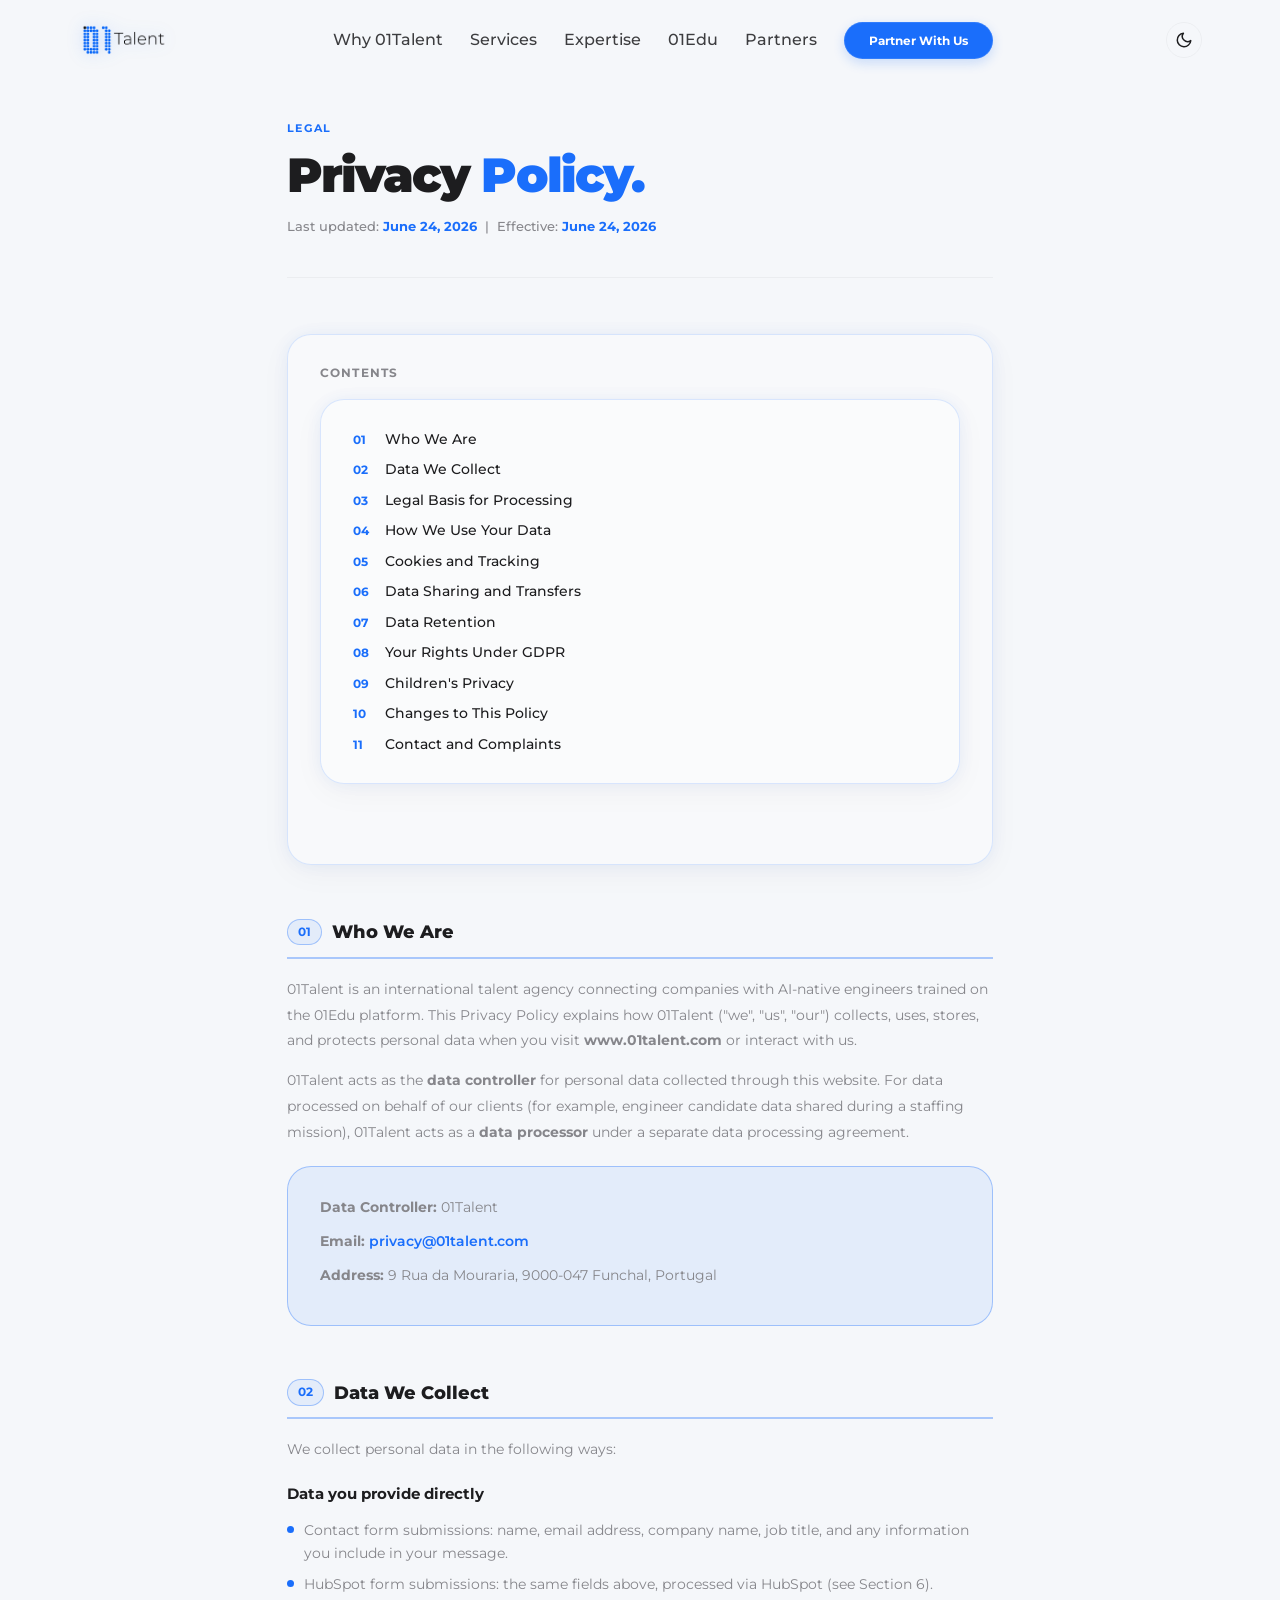
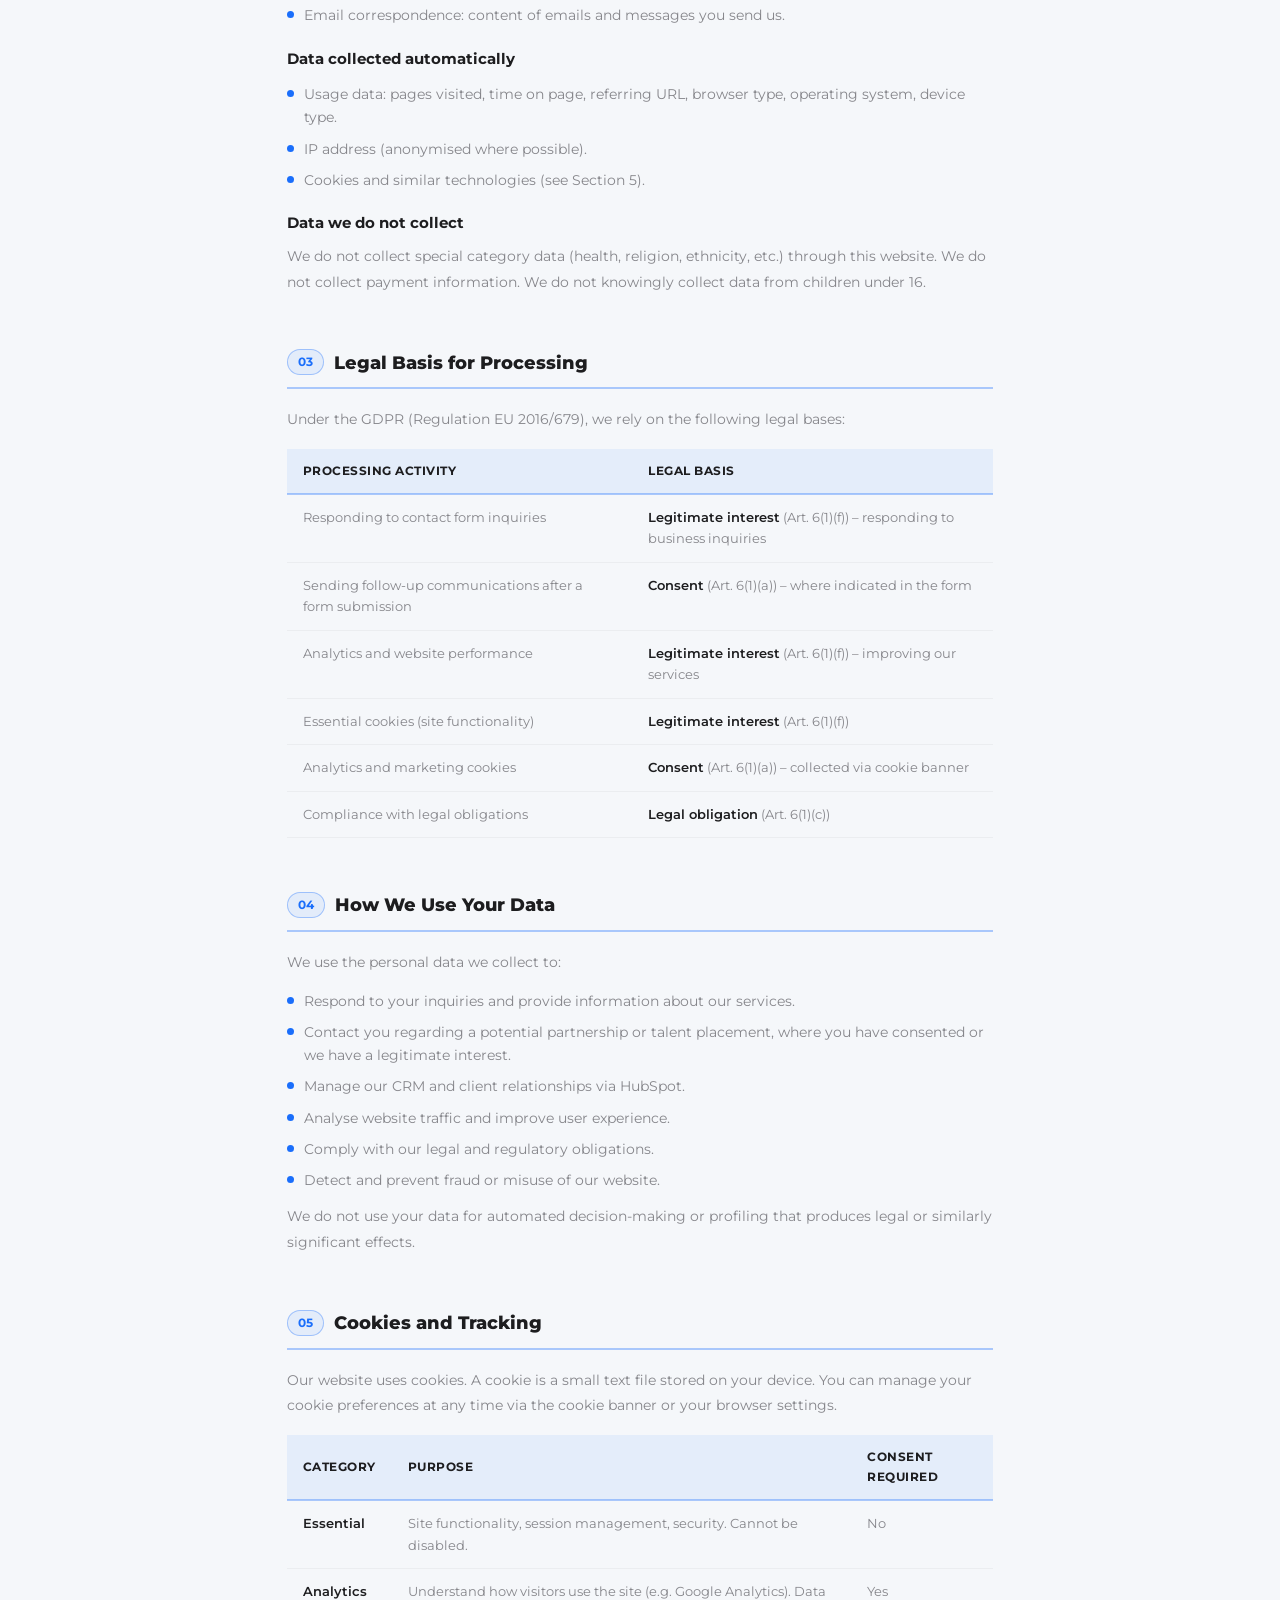
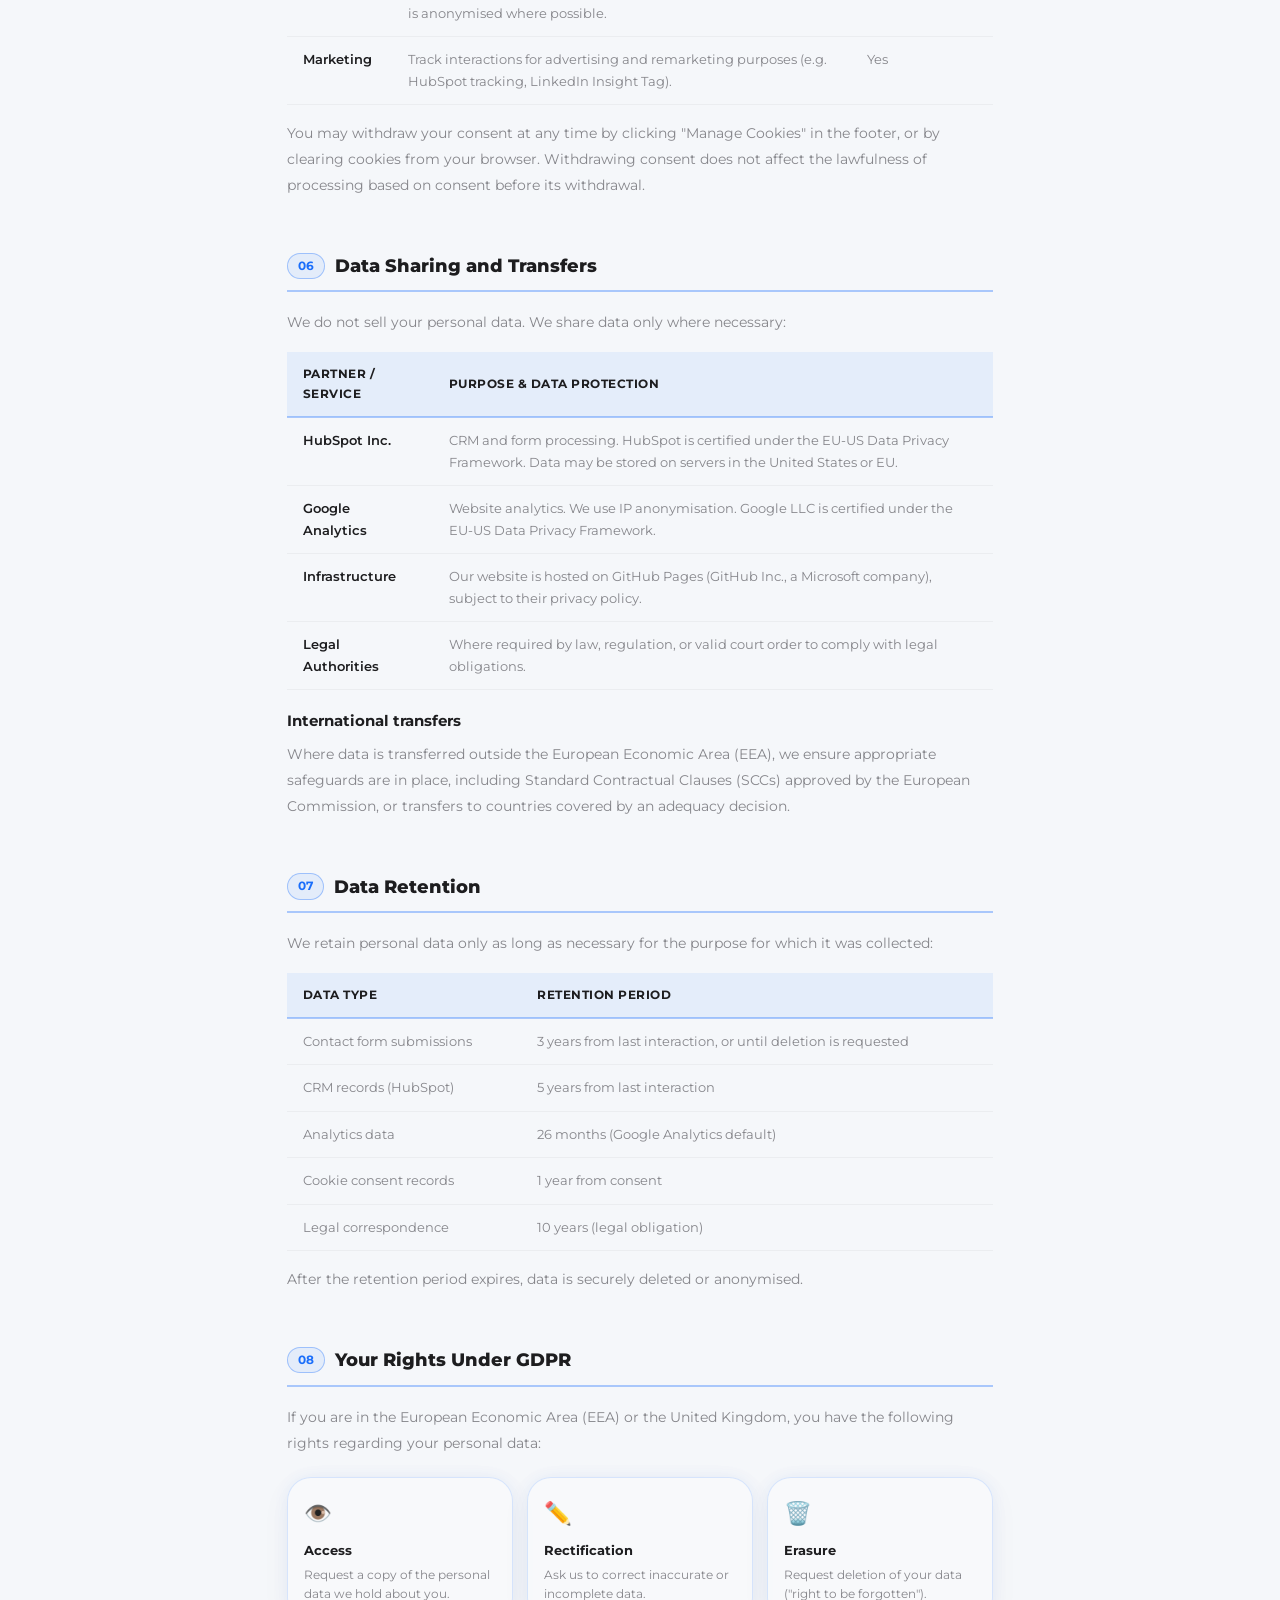
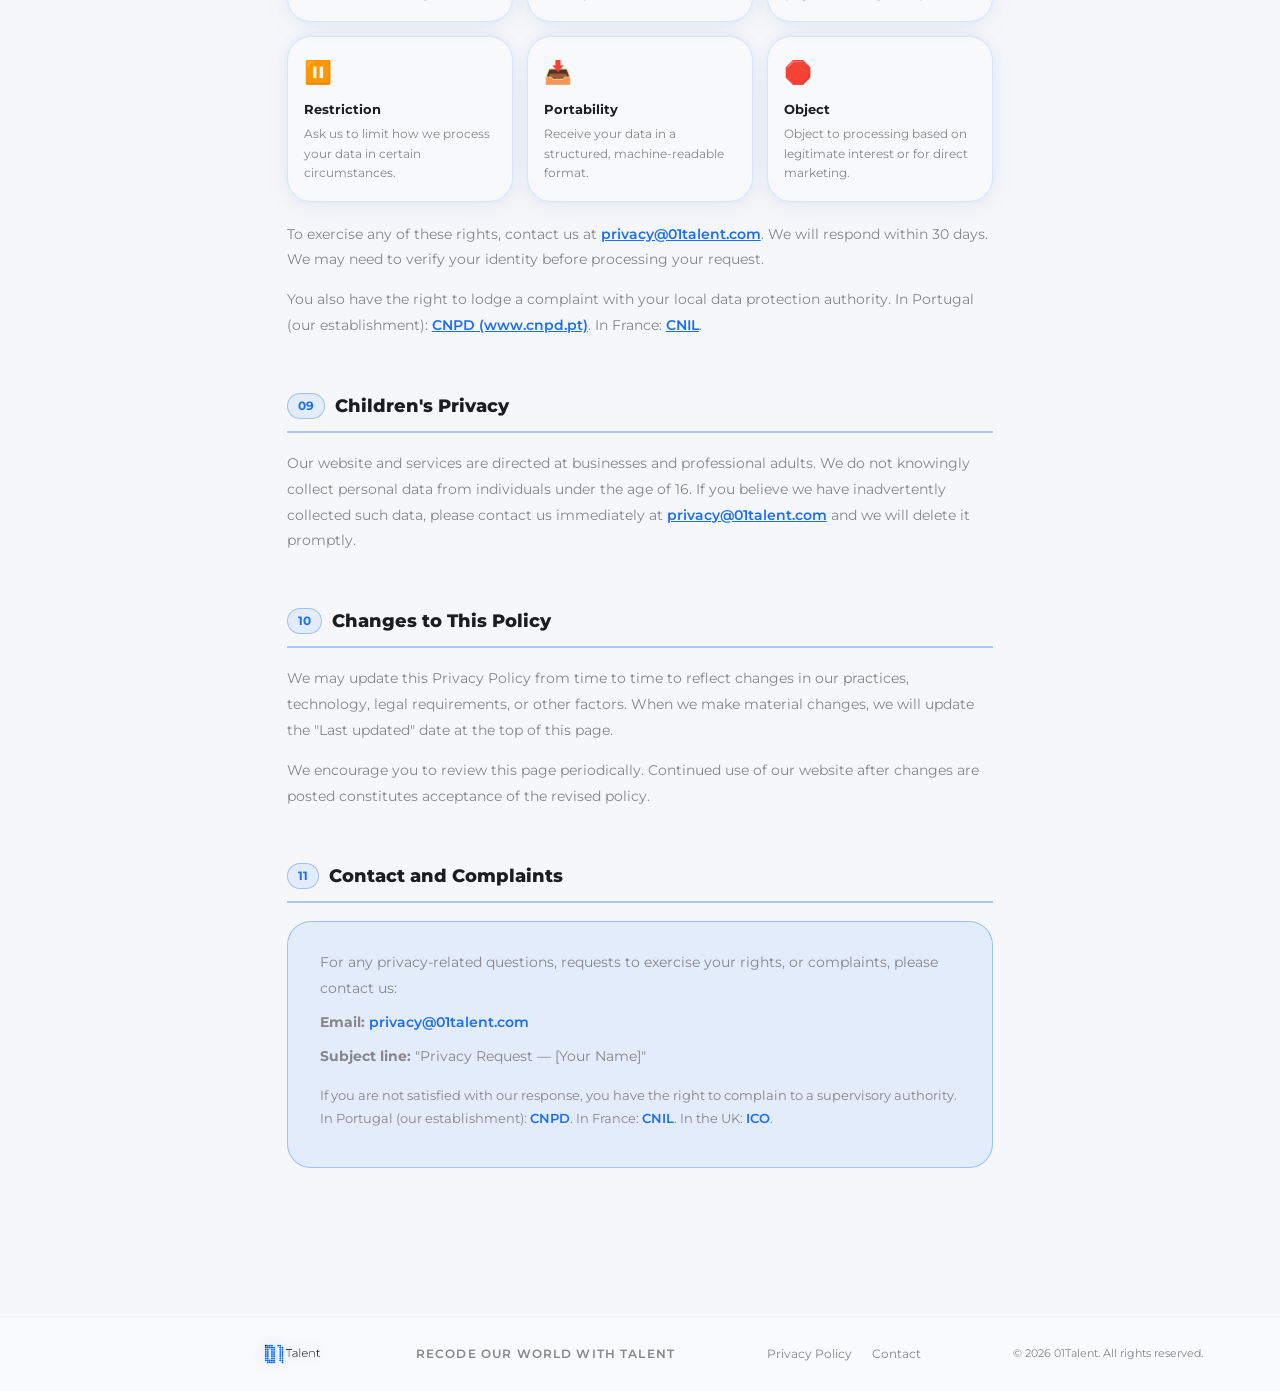
==== commit daf235d6: "fix(codebase): optimise" ====
--- a/privacy-policy.html
+++ b/privacy-policy.html
@@ -11,9 +11,25 @@
     <meta name="robots" content="index, follow" />
     <link rel="canonical" href="https://www.01talent.com/privacy-policy.html" />
 
-    <link rel="icon" type="image/png" href="images/logo.png" />
-    <link rel="shortcut icon" type="image/png" href="images/logo.png" />
-    <link rel="apple-touch-icon" href="images/logo.png" />
+    <link rel="icon" href="images/favicon/favicon.ico" sizes="any" />
+    <link
+      rel="icon"
+      type="image/avif"
+      href="images/favicon/favicon-32x32.avif"
+    />
+    <link
+      rel="icon"
+      type="image/webp"
+      href="images/favicon/favicon-32x32.webp"
+    />
+    <link rel="icon" type="image/png" href="images/favicon/favicon-32x32.png" />
+    <link rel="apple-touch-icon" href="images/favicon/apple-touch-icon.png" />
+    <link
+      rel="shortcut icon"
+      type="image/png"
+      href="images/favicon/favicon-32x32.png"
+    />
+    <link rel="apple-touch-icon" href="images/favicon/favicon-32x32.png" />
 
     <link rel="preconnect" href="https://fonts.googleapis.com" />
     <link
@@ -355,27 +371,49 @@
         <p>
           We do not sell your personal data. We share data only where necessary:
         </p>
-        <ul class="pp-list">
-          <li>
-            <strong>HubSpot Inc.</strong> – CRM and form processing. HubSpot is
-            certified under the EU-US Data Privacy Framework. Data may be stored
-            on servers in the United States or EU.
-          </li>
-          <li>
-            <strong>Google Analytics</strong> – website analytics. We use IP
-            anonymisation. Google LLC is certified under the EU-US Data Privacy
-            Framework.
-          </li>
-          <li>
-            <strong>Hosting and infrastructure providers</strong> – our website
-            is hosted on GitHub Pages (GitHub Inc., a Microsoft company),
-            subject to their privacy policy.
-          </li>
-          <li>
-            <strong>Legal authorities</strong> – where required by law,
-            regulation, or court order.
-          </li>
-        </ul>
+
+        <div class="pp-table-wrap">
+          <table>
+            <thead>
+              <tr>
+                <th>Partner / Service</th>
+                <th>Purpose & Data Protection</th>
+              </tr>
+            </thead>
+            <tbody>
+              <tr>
+                <td><strong>HubSpot Inc.</strong></td>
+                <td>
+                  CRM and form processing. HubSpot is certified under the EU-US
+                  Data Privacy Framework. Data may be stored on servers in the
+                  United States or EU.
+                </td>
+              </tr>
+              <tr>
+                <td><strong>Google Analytics</strong></td>
+                <td>
+                  Website analytics. We use IP anonymisation. Google LLC is
+                  certified under the EU-US Data Privacy Framework.
+                </td>
+              </tr>
+              <tr>
+                <td><strong>Infrastructure</strong></td>
+                <td>
+                  Our website is hosted on GitHub Pages (GitHub Inc., a
+                  Microsoft company), subject to their privacy policy.
+                </td>
+              </tr>
+              <tr>
+                <td><strong>Legal Authorities</strong></td>
+                <td>
+                  Where required by law, regulation, or valid court order to
+                  comply with legal obligations.
+                </td>
+              </tr>
+            </tbody>
+          </table>
+        </div>
+
         <h4>International transfers</h4>
         <p>
           Where data is transferred outside the European Economic Area (EEA), we
--- a/css/main.css
+++ b/css/main.css
@@ -20,26 +20,51 @@
   --blue: #1a6efb;
   --blue-light: #4a8ff5;
   --blue-faint: rgba(26, 110, 251, 0.08);
-  --blue-border: rgba(26, 110, 251, 0.2);
-  --transition: 0.3s ease-in-out;
-  --radius-card: 12px;
+  --blue-border: rgba(26, 110, 251, 0.35);
+  --transition-func: cubic-bezier(0.4, 0, 0.2, 1);
+  --transition: 0.3s var(--transition-func);
+  --radius-card: 24px;
   --radius-btn: 100px;
-  --glass-blur: blur(12px);
+  --glass-blur: blur(20px) saturate(180%);
+
+  /* Spacing */
+  --space-section: 120px;
+  --space-xs: 8px;
+  --space-sm: 16px;
+  --space-md: 24px;
+  --space-lg: 32px;
+  --space-xl: 48px;
+  --container-max: 1440px;
+
+  /* Typography Scale */
+  --font-xs: 0.75rem;
+  --font-sm: 0.875rem;
+  --font-base: 1rem;
+  --font-md: 1.125rem;
+  --font-lg: 1.25rem;
+  --font-xl: 1.5rem;
+  --font-2xl: clamp(1.5rem, 4vw, 2.25rem);
+  --font-3xl: clamp(2rem, 5vw, 3rem);
+  --font-hero: clamp(2.25rem, 6vw, 4rem);
 
   /* Light Theme (Default) */
-  --bg: #f8fafc;
-  --bg2: rgba(255, 255, 255, 0.7);
+  --bg: #f5f7fa;
+  --bg2: rgba(255, 255, 255, 0.3);
   --bg3: #f1f5f9;
-  --border: rgba(0, 0, 0, 0.08);
-  --text: #0f172a;
-  --muted: #64748b;
-  --nav-bg: rgba(248, 250, 252, 0.75);
-  --card-bg: rgba(255, 255, 255, 0.7);
+  --border: rgba(0, 0, 0, 0.04);
+  --border-glass: rgba(26, 110, 251, 0.15);
+  --text: #1d1d1f;
+  --muted: #86868b;
+  --nav-bg: rgba(255, 255, 255, 0.7);
+  --card-bg: rgba(255, 255, 255, 0.3);
+  --form-bg: rgba(255, 255, 255, 0.4);
   --btn-text: #ffffff;
 
   /* Shadows */
-  --shadow: 0 4px 20px rgba(0, 0, 0, 0.05);
-  --shadow-hover: 0 12px 30px rgba(0, 0, 0, 0.08);
+  --shadow: 0 8px 32px rgba(0, 0, 0, 0.04), 0 0 16px rgba(26, 110, 251, 0.06);
+  --shadow-hover:
+    0 20px 48px rgba(0, 0, 0, 0.08), 0 0 24px rgba(26, 110, 251, 0.15);
+  --shadow-glow: 0 0 20px rgba(26, 110, 251, 0.3);
 
   /* Logo filter variables */
   --logo-glow: drop-shadow(0 2px 4px rgba(0, 0, 0, 0.05));
@@ -49,20 +74,23 @@
 /* Dark Theme */
 [data-theme="dark"] {
   --bg: #0b0f1a;
-  --bg2: rgba(20, 26, 43, 0.7);
-  --bg3: #1a233b;
-  --border: rgba(255, 255, 255, 0.12);
+  --bg2: #141a2b;
+  --bg3: #1a2236;
+  --border: rgba(255, 255, 255, 0.08);
+  --border-glass: rgba(26, 110, 251, 0.25);
   --text: #ffffff;
   --muted: #b0bfc1;
   --nav-bg: rgba(11, 15, 26, 0.85);
-  --card-bg: rgba(26, 35, 59, 0.7);
+  --card-bg: rgba(20, 26, 43, 0.6);
+  --form-bg: rgba(150, 200, 255, 0.45);
   --btn-text: #ffffff;
 
-  /* Dark mode shadows & logo glow */
-  --shadow: 0 8px 30px rgba(0, 0, 0, 0.25);
-  --shadow-hover: 0 16px 40px rgba(0, 0, 0, 0.35);
-  --logo-glow: drop-shadow(0 0 2px rgba(255, 255, 255, 0.3));
-  --logo-glow-hover: drop-shadow(0 0 8px rgba(255, 255, 255, 0.3));
+  /* Dark mode shadows */
+  --shadow: 0 12px 40px rgba(0, 0, 0, 0.4), 0 0 16px rgba(26, 110, 251, 0.12);
+  --shadow-hover:
+    0 24px 60px rgba(0, 0, 0, 0.5), 0 0 25px rgba(26, 110, 251, 0.25);
+  --logo-glow: drop-shadow(0 0 4px rgba(255, 255, 255, 0.3));
+  --logo-glow-hover: drop-shadow(0 0 10px rgba(255, 255, 255, 0.5));
 }
 
 body {
@@ -92,8 +120,10 @@
 }
 
 /* ==========================================================================
-   NAVIGATION
+   NAVIGATION (Dynamic Scroll States)
    ========================================================================== */
+
+/* State 1: At Top of Page (Full Width, Transparent) */
 nav {
   position: fixed;
   top: 0;
@@ -101,17 +131,33 @@
   right: 0;
   z-index: 100;
   padding: 0 6vw;
-  height: 68px;
+  height: 80px;
   display: flex;
   align-items: center;
   justify-content: space-between;
+  background: transparent;
+  backdrop-filter: none;
+  -webkit-backdrop-filter: none;
+  border: 1px solid transparent;
+  border-radius: 0;
+  transition: all 0.4s cubic-bezier(0.4, 0, 0.2, 1);
+}
+
+/* State 2: Scrolled (Floating Pill) */
+nav.nav-scrolled {
+  top: 20px;
+  left: 6vw;
+  right: 6vw;
+  padding: 0 32px;
+  height: 64px;
   background: var(--nav-bg);
-  backdrop-filter: blur(12px);
-  border-bottom: 1px solid var(--border);
-  transition:
-    background-color var(--transition),
-    border-color var(--transition);
-}
+  backdrop-filter: var(--glass-blur);
+  -webkit-backdrop-filter: var(--glass-blur);
+  border-color: var(--border-glass);
+  border-radius: 100px;
+  box-shadow: var(--shadow);
+}
+
 .logo a {
   display: block;
   line-height: 0;
@@ -137,13 +183,19 @@
 }
 nav ul a {
   text-decoration: none;
-  color: var(--muted);
+  color: var(--text);
+  opacity: 0.85; /* Darker than gray but adapts to theme */
   font-size: 0.98rem;
   font-weight: 500;
-  transition: color var(--transition);
+  transition:
+    color var(--transition),
+    text-shadow var(--transition),
+    opacity var(--transition);
 }
 nav ul a:hover {
-  color: var(--text);
+  color: var(--blue);
+  opacity: 1;
+  text-shadow: 0 0 12px rgba(26, 110, 251, 0.4);
 }
 
 /* Theme Toggle */
@@ -157,7 +209,10 @@
   display: flex;
   align-items: center;
   justify-content: center;
-  transition: all var(--transition);
+  transition:
+    background-color var(--transition),
+    border-color var(--transition),
+    color var(--transition);
   margin-left: 10px;
 }
 .theme-toggle:hover {
@@ -189,58 +244,69 @@
 }
 
 .nav-cta {
-  background: var(--blue);
+  background-color: var(--blue);
   color: var(--btn-text) !important;
-  padding: 9px 22px;
+  opacity: 1 !important;
+  text-shadow: none !important;
+  padding: 10px 24px;
   border-radius: var(--radius-btn);
   font-weight: 700 !important;
-  font-size: 0.85rem !important;
-  box-shadow: 0 4px 12px rgba(26, 110, 251, 0.3);
+  font-size: var(--font-xs) !important;
+  box-shadow: 0 4px 12px rgba(26, 110, 251, 0.2);
+  border: 1px solid rgba(255, 255, 255, 0.1);
   transition:
-    background var(--transition),
-    transform 0.2s,
-    box-shadow var(--transition) !important;
+    background-color var(--transition),
+    box-shadow var(--transition),
+    border-color var(--transition);
 }
 .nav-cta:hover {
-  background: var(--blue-light) !important;
-  transform: translateY(-1px);
+  background-color: var(--blue-light) !important;
+  box-shadow: 0 8px 20px rgba(26, 110, 251, 0.3);
 }
 
 /* ==========================================================================
    BUTTONS
    ========================================================================== */
 .btn-primary {
-  background: var(--blue);
+  background-color: var(--blue);
   color: var(--btn-text);
-  padding: 13px 28px;
+  padding: 14px 32px;
   border-radius: var(--radius-btn);
   text-decoration: none;
   font-weight: 700;
-  font-size: 0.9rem;
-  box-shadow: 0 6px 16px rgba(26, 110, 251, 0.25);
-  transition: all var(--transition);
+  font-size: var(--font-sm);
+  box-shadow: 0 6px 20px rgba(26, 110, 251, 0.15);
+  border: 1px solid rgba(255, 255, 255, 0.1);
+  transition:
+    background-color var(--transition),
+    box-shadow var(--transition),
+    border-color var(--transition);
   display: inline-flex;
   align-items: center;
-  gap: 8px;
+  gap: var(--space-xs);
 }
 .btn-primary-inline {
   display: inline-flex;
 }
 .btn-primary:hover {
-  background: var(--blue-light);
-  transform: translateY(-2px);
-  box-shadow: 0 10px 28px rgba(26, 110, 251, 0.35);
+  background-color: var(--blue-light);
+  box-shadow: 0 12px 32px rgba(26, 110, 251, 0.25);
 }
 .btn-ghost {
   background: transparent;
-  border: 1.5px solid var(--border);
-  color: var(--text);
-  padding: 13px 28px;
+  border: 1px solid var(--border-glass);
+  backdrop-filter: var(--glass-blur);
+  -webkit-backdrop-filter: var(--glass-blur);
+  color: var(--text);
+  padding: 14px 32px;
   border-radius: var(--radius-btn);
   text-decoration: none;
-  font-weight: 500;
-  font-size: 0.9rem;
-  transition: all var(--transition);
+  font-weight: 600;
+  font-size: var(--font-sm);
+  transition:
+    background-color var(--transition),
+    border-color var(--transition),
+    color var(--transition);
 }
 .btn-ghost:hover {
   border-color: var(--blue);
@@ -251,18 +317,20 @@
    GLOBAL SECTION TYPOGRAPHY & LAYOUT
    ========================================================================== */
 section {
-  padding: 96px 6vw;
+  padding: var(--space-section) 6vw;
+  max-width: var(--container-max);
+  margin: 0 auto;
 }
 .section-label {
-  font-size: 0.7rem;
+  font-size: var(--font-xs);
   font-weight: 700;
   letter-spacing: 0.14em;
   text-transform: uppercase;
   color: var(--blue);
-  margin-bottom: 12px;
+  margin-bottom: var(--space-sm);
 }
 h2 {
-  font-size: clamp(1.9rem, 3.5vw, 2.8rem);
+  font-size: var(--font-3xl);
   font-weight: 800;
   letter-spacing: -0.03em;
   color: var(--text);
@@ -273,10 +341,10 @@
   color: var(--blue);
 }
 .section-sub {
-  margin-top: 14px;
+  margin-top: var(--space-sm);
   color: var(--muted);
   max-width: min(580px, 100%);
-  font-size: 0.92rem;
+  font-size: var(--font-sm);
   line-height: 1.7;
 }
 .section-sub-no-margin {
@@ -288,9 +356,9 @@
   background: var(--card-bg);
   backdrop-filter: var(--glass-blur);
   -webkit-backdrop-filter: var(--glass-blur);
-  border: 1px solid var(--border);
+  border: 1px solid var(--border-glass);
   border-radius: var(--radius-card);
-  padding: 32px 28px;
+  padding: var(--space-xl);
   transition:
     transform var(--transition),
     box-shadow var(--transition),
@@ -308,14 +376,14 @@
   border-color: var(--blue-border);
 }
 .card-title {
-  font-size: 1rem;
-  font-weight: 700;
-  color: var(--text);
-  margin-bottom: 8px;
+  font-size: var(--font-base);
+  font-weight: 700;
+  color: var(--text);
+  margin-bottom: var(--space-xs);
 }
 .card-desc {
   color: var(--muted);
-  font-size: 0.87rem;
+  font-size: var(--font-sm);
   line-height: 1.65;
 }
 
@@ -352,7 +420,19 @@
   align-items: center;
   position: relative;
   overflow: hidden;
-  background: var(--bg2);
+  background: var(--bg);
+}
+#hero::before {
+  content: "";
+  position: absolute;
+  inset: 0;
+  background: radial-gradient(
+    circle at 50% 50%,
+    transparent 0%,
+    var(--bg) 100%
+  );
+  z-index: 1;
+  pointer-events: none;
 }
 .hero-grid {
   position: absolute;
@@ -363,20 +443,55 @@
     linear-gradient(90deg, var(--blue-border) 1px, transparent 1px);
   background-size: 40px 40px;
   mask-image: radial-gradient(circle at 50% 50%, black, transparent 80%);
-  opacity: 0.4;
+  opacity: 0.25;
 }
 .hero-blob {
   position: absolute;
   pointer-events: none;
-  width: 650px;
-  height: 650px;
+  width: 800px;
+  height: 800px;
   background: radial-gradient(
     circle,
-    rgba(26, 110, 251, 0.08) 0%,
-    transparent 68%
+    rgba(26, 110, 251, 0.15) 0%,
+    transparent 70%
   );
-  top: -80px;
-  right: -80px;
+  top: -200px;
+  right: -200px;
+  animation: blobFloat 20s infinite alternate ease-in-out;
+  z-index: 0;
+}
+.hero-blob-2 {
+  position: absolute;
+  pointer-events: none;
+  width: 600px;
+  height: 600px;
+  background: radial-gradient(
+    circle,
+    rgba(26, 110, 251, 0.1) 0%,
+    transparent 70%
+  );
+  bottom: -100px;
+  left: -100px;
+  animation: blobFloat 25s infinite alternate-reverse ease-in-out;
+  z-index: 0;
+}
+@keyframes blobFloat {
+  0% {
+    transform: translate(0, 0) scale(1) rotate(0deg);
+    border-radius: 60% 40% 30% 70% / 60% 30% 70% 40%;
+  }
+  33% {
+    transform: translate(10%, -10%) scale(1.1) rotate(120deg);
+    border-radius: 30% 60% 70% 40% / 50% 60% 30% 60%;
+  }
+  66% {
+    transform: translate(-5%, 15%) scale(0.9) rotate(240deg);
+    border-radius: 60% 40% 30% 70% / 60% 30% 70% 40%;
+  }
+  100% {
+    transform: translate(0, 0) scale(1) rotate(360deg);
+    border-radius: 60% 40% 30% 70% / 60% 30% 70% 40%;
+  }
 }
 .marketplace-headline {
   font-size: clamp(1.8rem, 3.2vw, 3.6rem);
@@ -561,7 +676,7 @@
   background: var(--card-bg);
   backdrop-filter: var(--glass-blur);
   -webkit-backdrop-filter: var(--glass-blur);
-  border: 1px solid var(--border);
+  border: 1px solid var(--border-glass);
   border-radius: var(--radius-card);
   padding: 24px;
   display: flex;
@@ -569,10 +684,13 @@
   align-items: flex-start;
   transition:
     border-color var(--transition),
-    background-color var(--transition);
+    background-color var(--transition),
+    box-shadow var(--transition);
+  box-shadow: var(--shadow);
 }
 .scenario:hover {
   border-color: var(--blue-border);
+  box-shadow: var(--shadow-hover);
 }
 .scenario-dot {
   width: 10px;
@@ -609,7 +727,7 @@
   background: var(--card-bg);
   backdrop-filter: var(--glass-blur);
   -webkit-backdrop-filter: var(--glass-blur);
-  border: 1px solid var(--border);
+  border: 1px solid var(--border-glass);
   border-radius: var(--radius-card);
   padding: 28px 20px;
   text-align: center;
@@ -646,7 +764,6 @@
 .center-flag {
   margin-bottom: 14px;
 }
-/* Unified modern flag styling replacing twemoji */
 .modern-flag {
   width: 36px;
   height: 36px;
@@ -749,10 +866,11 @@
   background: var(--card-bg);
   backdrop-filter: var(--glass-blur);
   -webkit-backdrop-filter: var(--glass-blur);
-  border: 1px solid var(--border);
+  border: 1px solid var(--border-glass);
   border-radius: var(--radius-card);
   padding: 22px 24px;
   border-left: 3px solid var(--blue);
+  box-shadow: var(--shadow);
 }
 .quality-item strong {
   display: block;
@@ -864,7 +982,7 @@
   background: var(--card-bg);
   backdrop-filter: var(--glass-blur);
   -webkit-backdrop-filter: var(--glass-blur);
-  border: 1px solid var(--border);
+  border: 1px solid var(--border-glass);
   border-radius: var(--radius-card);
   padding: 32px 28px;
   position: relative;
@@ -1087,7 +1205,7 @@
   background: var(--card-bg);
   backdrop-filter: var(--glass-blur);
   -webkit-backdrop-filter: var(--glass-blur);
-  border: 1px solid var(--border);
+  border: 1px solid var(--border-glass);
   border-radius: var(--radius-card);
   padding: 20px 16px;
   text-align: center;
@@ -1127,35 +1245,43 @@
 .news-carousel {
   position: relative;
   margin-top: 48px;
+  margin-left: -6vw;
+  margin-right: -6vw;
 }
 .news-track-outer {
   overflow: hidden;
   position: relative;
-  padding: 40px 10px;
-  margin: -40px -10px;
-}
+  padding: 40px 0;
+  margin: -40px 0;
+}
+.news-track-outer::before,
 .news-track-outer::after {
   content: "";
   position: absolute;
   top: 0;
   bottom: 0;
-  right: 0;
-  width: 120px;
+  width: 15vw;
   z-index: 2;
   pointer-events: none;
-  background: linear-gradient(-90deg, var(--bg2), transparent);
+}
+.news-track-outer::before {
+  left: 0;
+  background: linear-gradient(90deg, var(--bg2) 0%, transparent 100%);
+}
+.news-track-outer::after {
+  right: 0;
+  background: linear-gradient(-90deg, var(--bg2) 0%, transparent 100%);
 }
 .news-track {
   display: flex;
   gap: 28px;
-  /* Transition handled heavily via JS to allow infinite looping */
 }
 .news-card {
   flex: 0 0 420px;
   background: var(--card-bg);
   backdrop-filter: var(--glass-blur);
   -webkit-backdrop-filter: var(--glass-blur);
-  border: 1px solid var(--border);
+  border: 1px solid var(--border-glass);
   border-radius: var(--radius-card);
   overflow: hidden;
   box-shadow: var(--shadow);
@@ -1199,7 +1325,6 @@
   margin-bottom: 10px;
 }
 
-/* Modern Inline SVG Location pin support */
 .news-card-date {
   font-size: 0.75rem;
   color: var(--muted);
@@ -1235,7 +1360,12 @@
   align-items: center;
   justify-content: center;
   cursor: pointer;
-  transition: all var(--transition);
+  transition:
+    background-color var(--transition),
+    border-color var(--transition),
+    color var(--transition),
+    transform var(--transition),
+    box-shadow var(--transition);
   color: var(--text);
   font-size: 1.1rem;
   z-index: 10;
@@ -1249,10 +1379,10 @@
   box-shadow: 0 6px 20px rgba(26, 110, 251, 0.3);
 }
 .news-nav-btn.prev {
-  left: -25px;
+  left: 3vw;
 }
 .news-nav-btn.next {
-  right: -25px;
+  right: 3vw;
 }
 
 /* FAQ */
@@ -1260,7 +1390,7 @@
   margin-top: 48px;
 }
 .faq-item {
-  border: 1px solid var(--border);
+  border: 1px solid var(--border-glass);
   border-radius: var(--radius-card);
   margin-bottom: 10px;
   background: var(--card-bg);
@@ -1270,6 +1400,10 @@
   transition:
     background-color var(--transition),
     border-color var(--transition);
+  box-shadow: var(--shadow);
+}
+.faq-item:hover {
+  border-color: var(--blue-border);
 }
 .faq-q {
   display: flex;
@@ -1357,12 +1491,12 @@
   margin-bottom: 28px;
 }
 .hs-form-wrap {
-  background: var(--card-bg);
+  background: var(--form-bg) !important;
   backdrop-filter: var(--glass-blur);
   -webkit-backdrop-filter: var(--glass-blur);
-  border: 1px solid var(--border);
+  border: 1px solid var(--border-glass) !important;
   border-radius: var(--radius-card);
-  padding: 40px;
+  padding: var(--space-xl);
   box-shadow: var(--shadow);
 }
 .hs-form-wrap .hs-form fieldset {
@@ -1370,21 +1504,24 @@
 }
 .hs-form-wrap .hs-form .hs-input {
   width: 100% !important;
-  background: var(--bg) !important;
+  background: var(--bg3) !important;
   border: 1px solid var(--border) !important;
-  border-radius: var(--radius-card) !important;
+  border-radius: 12px !important;
   padding: 14px 18px !important;
   font-size: 0.95rem !important;
   color: var(--text) !important;
   font-family: "Montserrat", sans-serif !important;
   box-sizing: border-box !important;
-  transition: all 0.3s ease !important;
+  transition:
+    background-color 0.3s ease,
+    border-color 0.3s ease,
+    box-shadow 0.3s ease !important;
 }
 .hs-form-wrap .hs-form .hs-input:focus {
   background: var(--bg) !important;
   border-color: var(--blue) !important;
   outline: none !important;
-  box-shadow: 0 0 0 4px var(--blue-faint) !important;
+  box-shadow: 0 0 0 4px rgba(26, 110, 251, 0.15) !important;
 }
 .hs-form-wrap .hs-form label {
   font-size: 0.75rem;
@@ -1395,15 +1532,16 @@
   display: block;
   margin-bottom: 8px;
   text-shadow: none !important;
+  opacity: 0.9;
 }
 .hs-form-wrap .hs-form .hs-form-field {
   margin-bottom: 14px;
 }
 .hs-form-wrap .hs-form .hs-button {
-  background: var(--blue);
-  color: var(--btn-text);
+  background-color: var(--blue);
+  color: #ffffff;
   border: none;
-  padding: 13px 28px;
+  padding: 14px 32px;
   border-radius: var(--radius-btn);
   font-weight: 700;
   font-size: 0.9rem;
@@ -1411,10 +1549,10 @@
   cursor: pointer;
   margin-top: 6px;
   width: 100%;
-  transition: background var(--transition);
+  transition: background-color var(--transition);
 }
 .hs-form-wrap .hs-form .hs-button:hover {
-  background: var(--blue-light);
+  background-color: var(--blue-light);
 }
 
 /* ==========================================================================
@@ -1462,10 +1600,11 @@
 
 .pp-toc {
   background: var(--bg2);
-  border: 1px solid var(--border);
+  border: 1px solid var(--border-glass);
   border-radius: var(--radius-card);
   padding: 28px 32px;
   margin-bottom: 52px;
+  box-shadow: var(--shadow);
 }
 .pp-toc-title {
   font-size: 0.75rem;
@@ -1610,10 +1749,11 @@
   margin: 20px 0;
 }
 .right-card {
-  background: var(--bg2);
-  border: 1px solid var(--border);
+  background: var(--card-bg);
+  border: 1px solid var(--border-glass);
   border-radius: var(--radius-card);
   padding: 18px 16px;
+  box-shadow: var(--shadow);
 }
 .right-card-icon {
   font-size: 1.4rem;
@@ -1765,7 +1905,12 @@
   font-weight: 600;
   cursor: pointer;
   font-family: "Montserrat", sans-serif;
-  transition: all var(--transition);
+  transition:
+    background-color var(--transition),
+    color var(--transition),
+    border-color var(--transition),
+    transform var(--transition),
+    box-shadow var(--transition);
 }
 .cookie-btn-reject:hover {
   background: var(--bg3);
@@ -1855,6 +2000,7 @@
 @media (max-width: 900px) {
   section {
     padding: 64px 5vw;
+    max-width: 100%;
   }
 
   .hero-inner {
@@ -1936,17 +2082,18 @@
     margin: 0 auto 16px;
   }
 
+  .news-carousel {
+    margin-left: -5vw;
+    margin-right: -5vw;
+  }
   .news-card {
     flex: 0 0 360px;
   }
-  .news-carousel {
-    padding: 0 32px;
-  }
   .news-nav-btn.prev {
-    left: 0;
+    left: 2vw;
   }
   .news-nav-btn.next {
-    right: 0;
+    right: 2vw;
   }
 
   .build-img {
@@ -1990,7 +2137,10 @@
     width: 24px;
     background: var(--text);
     border-radius: 2px;
-    transition: all 0.25s;
+    transition:
+      transform 0.25s,
+      opacity 0.25s,
+      background-color 0.25s;
   }
   .hamburger.open span:nth-child(1) {
     transform: translateY(7px) rotate(45deg);
@@ -2005,7 +2155,7 @@
   .mobile-menu {
     display: none;
     position: fixed;
-    top: 68px;
+    top: 80px;
     left: 0;
     right: 0;
     background: var(--nav-bg);
@@ -2015,7 +2165,12 @@
     padding: 16px 6vw 24px;
     flex-direction: column;
     gap: 4px;
-  }
+    transition: top 0.4s cubic-bezier(0.4, 0, 0.2, 1);
+  }
+  nav.nav-scrolled ~ .mobile-menu {
+    top: 90px;
+  }
+
   .mobile-menu.open {
     display: flex;
   }
@@ -2065,6 +2220,7 @@
 @media (max-width: 560px) {
   section {
     padding: 32px 5vw;
+    max-width: 100%;
   }
   .hero-inner {
     padding-top: 100px !important;
@@ -2170,6 +2326,11 @@
   }
   .news-card {
     flex: 0 0 85vw;
+  }
+  .news-nav-btn {
+    width: 40px;
+    height: 40px;
+    font-size: 1rem;
   }
   .partner-logo-item {
     height: 44px;
@@ -2271,3 +2432,10 @@
     display: none !important;
   }
 }
+
+/* Large Screens */
+@media (min-width: 1800px) {
+  :root {
+    --space-section: 160px;
+  }
+}
